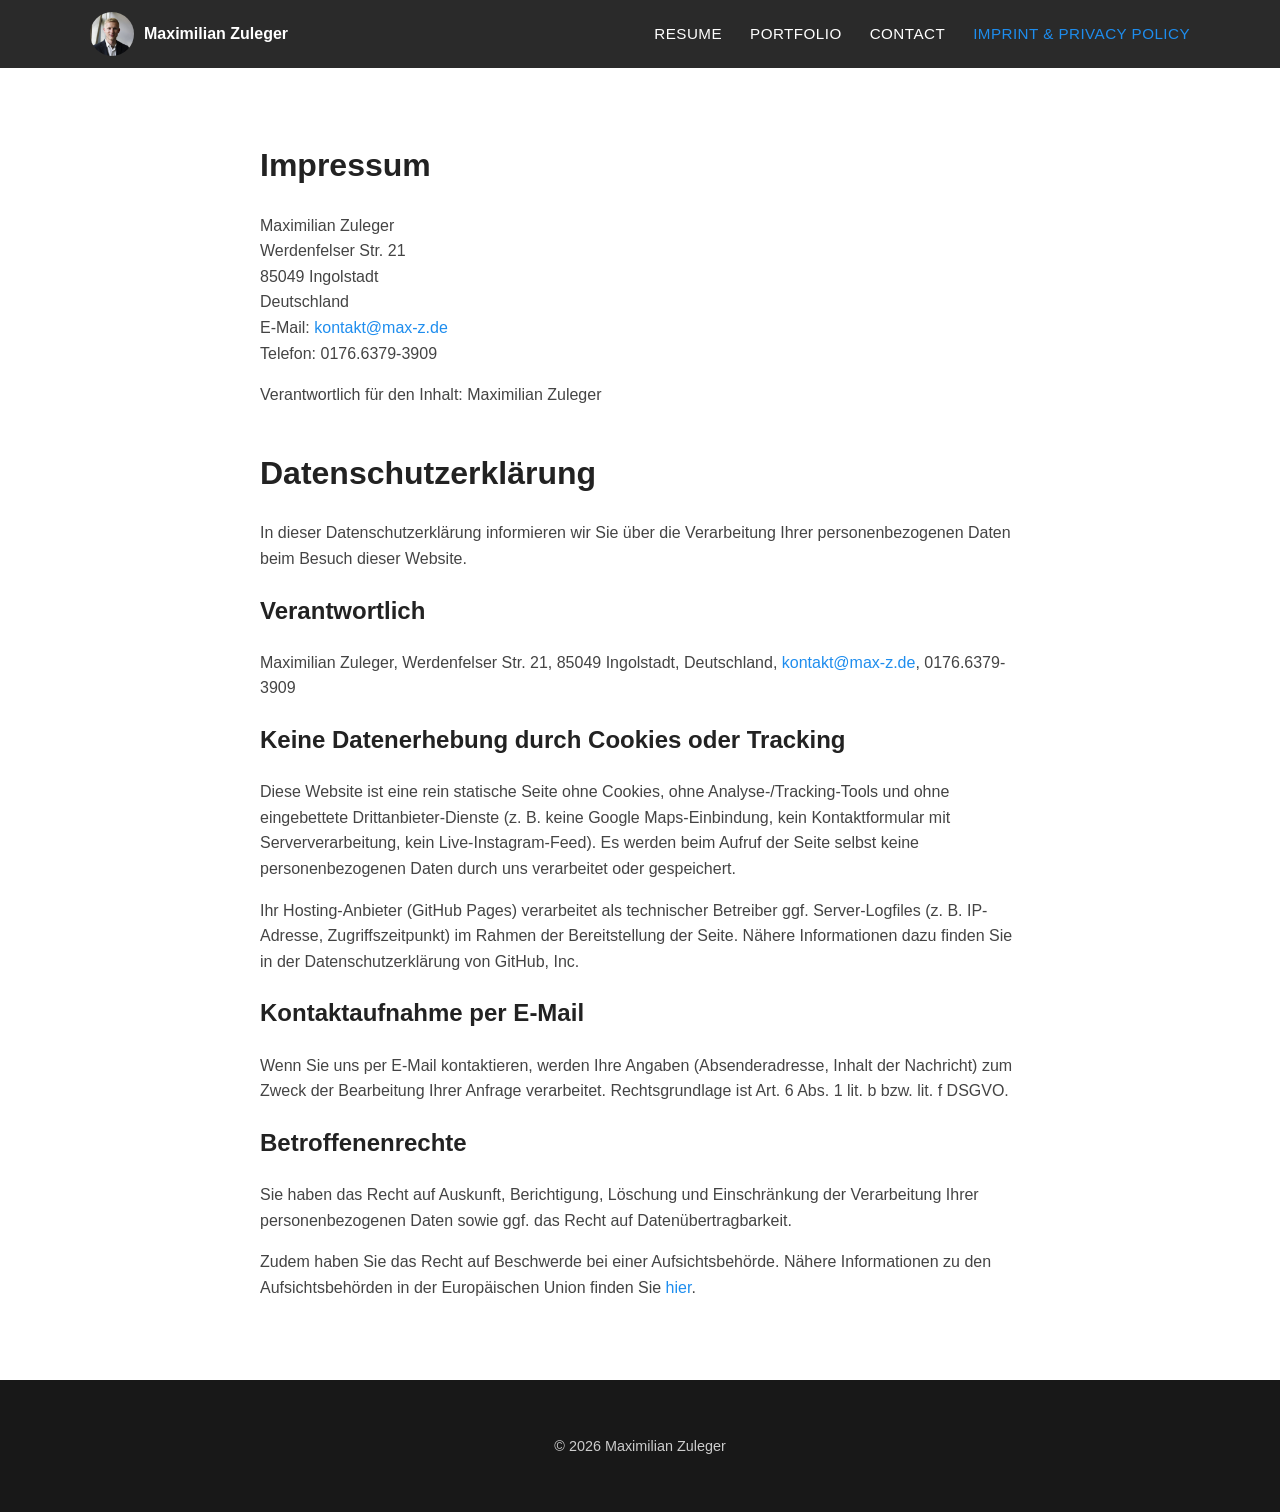
==== impressum.html @ 54914972 "Initial static site: index, impressum, assets, vanilla JS animations" ====
<!DOCTYPE html>
<html lang="de">
<head>
<meta charset="UTF-8">
<meta name="viewport" content="width=device-width, initial-scale=1">
<title>Impressum &amp; Datenschutz | Maxi Zuleger</title>
<meta name="robots" content="noindex">
<link rel="stylesheet" href="assets/fonts/fontawesome/svg-with-js.css">
<link rel="stylesheet" href="assets/css/main.css">
</head>
<body>

<header class="site-header">
  <div class="container">
    <a href="index.html" class="brand">
      <img src="assets/img/maxi2q-1-300x300.jpg" alt="Maximilian Zuleger">
      <span>Maximilian Zuleger</span>
    </a>
    <nav>
      <ul class="main-nav">
        <li><a href="index.html#resume">Resume</a></li>
        <li><a href="index.html#portfolio">Portfolio</a></li>
        <li><a href="index.html#contact">Contact</a></li>
        <li><a href="impressum.html" class="active">Imprint &amp; Privacy Policy</a></li>
      </ul>
    </nav>
  </div>
</header>

<main class="legal-page">
  <h1>Impressum</h1>
  <p>
    Maximilian Zuleger<br>
    Werdenfelser Str. 21<br>
    85049 Ingolstadt<br>
    Deutschland<br>
    E-Mail: <a href="mailto:kontakt@max-z.de">kontakt@max-z.de</a><br>
    Telefon: 0176.6379-3909
  </p>
  <p>Verantwortlich für den Inhalt: Maximilian Zuleger</p>

  <h1>Datenschutzerklärung</h1>
  <p>In dieser Datenschutzerklärung informieren wir Sie über die Verarbeitung Ihrer personenbezogenen Daten beim Besuch dieser Website.</p>

  <h2>Verantwortlich</h2>
  <p>Maximilian Zuleger, Werdenfelser Str. 21, 85049 Ingolstadt, Deutschland, <a href="mailto:kontakt@max-z.de">kontakt@max-z.de</a>, 0176.6379-3909</p>

  <h2>Keine Datenerhebung durch Cookies oder Tracking</h2>
  <p>Diese Website ist eine rein statische Seite ohne Cookies, ohne Analyse-/Tracking-Tools und ohne eingebettete Drittanbieter-Dienste (z.&nbsp;B. keine Google Maps-Einbindung, kein Kontaktformular mit Serververarbeitung, kein Live-Instagram-Feed). Es werden beim Aufruf der Seite selbst keine personenbezogenen Daten durch uns verarbeitet oder gespeichert.</p>
  <p>Ihr Hosting-Anbieter (GitHub Pages) verarbeitet als technischer Betreiber ggf. Server-Logfiles (z.&nbsp;B. IP-Adresse, Zugriffszeitpunkt) im Rahmen der Bereitstellung der Seite. Nähere Informationen dazu finden Sie in der Datenschutzerklärung von GitHub, Inc.</p>

  <h2>Kontaktaufnahme per E-Mail</h2>
  <p>Wenn Sie uns per E-Mail kontaktieren, werden Ihre Angaben (Absenderadresse, Inhalt der Nachricht) zum Zweck der Bearbeitung Ihrer Anfrage verarbeitet. Rechtsgrundlage ist Art.&nbsp;6 Abs.&nbsp;1 lit.&nbsp;b bzw. lit.&nbsp;f DSGVO.</p>

  <h2>Betroffenenrechte</h2>
  <p>Sie haben das Recht auf Auskunft, Berichtigung, Löschung und Einschränkung der Verarbeitung Ihrer personenbezogenen Daten sowie ggf. das Recht auf Datenübertragbarkeit.</p>
  <p>Zudem haben Sie das Recht auf Beschwerde bei einer Aufsichtsbehörde. Nähere Informationen zu den Aufsichtsbehörden in der Europäischen Union finden Sie <a target="_blank" rel="noopener" href="https://ec.europa.eu/justice/article-29/structure/data-protection-authorities/index_en.htm">hier</a>.</p>
</main>

<footer class="site-footer">
  <div class="container">
    <p>&copy; <span id="year"></span> Maximilian Zuleger</p>
  </div>
</footer>

<script>document.getElementById('year').textContent = new Date().getFullYear();</script>
</body>
</html>
---- assets/fonts/fontawesome/svg-with-js.css ----
/*!
 * Font Awesome Free 5.15.4 by @fontawesome - https://fontawesome.com
 * License - https://fontawesome.com/license/free (Icons: CC BY 4.0, Fonts: SIL OFL 1.1, Code: MIT License)
 */
.svg-inline--fa,svg:not(:root).svg-inline--fa{overflow:visible}.svg-inline--fa{display:inline-block;font-size:inherit;height:1em;vertical-align:-.125em}.svg-inline--fa.fa-lg{vertical-align:-.225em}.svg-inline--fa.fa-w-1{width:.0625em}.svg-inline--fa.fa-w-2{width:.125em}.svg-inline--fa.fa-w-3{width:.1875em}.svg-inline--fa.fa-w-4{width:.25em}.svg-inline--fa.fa-w-5{width:.3125em}.svg-inline--fa.fa-w-6{width:.375em}.svg-inline--fa.fa-w-7{width:.4375em}.svg-inline--fa.fa-w-8{width:.5em}.svg-inline--fa.fa-w-9{width:.5625em}.svg-inline--fa.fa-w-10{width:.625em}.svg-inline--fa.fa-w-11{width:.6875em}.svg-inline--fa.fa-w-12{width:.75em}.svg-inline--fa.fa-w-13{width:.8125em}.svg-inline--fa.fa-w-14{width:.875em}.svg-inline--fa.fa-w-15{width:.9375em}.svg-inline--fa.fa-w-16{width:1em}.svg-inline--fa.fa-w-17{width:1.0625em}.svg-inline--fa.fa-w-18{width:1.125em}.svg-inline--fa.fa-w-19{width:1.1875em}.svg-inline--fa.fa-w-20{width:1.25em}.svg-inline--fa.fa-pull-left{margin-right:.3em;width:auto}.svg-inline--fa.fa-pull-right{margin-left:.3em;width:auto}.svg-inline--fa.fa-border{height:1.5em}.svg-inline--fa.fa-li{width:2em}.svg-inline--fa.fa-fw{width:1.25em}.fa-layers svg.svg-inline--fa{bottom:0;left:0;margin:auto;position:absolute;right:0;top:0}.fa-layers{display:inline-block;height:1em;position:relative;text-align:center;vertical-align:-.125em;width:1em}.fa-layers svg.svg-inline--fa{-webkit-transform-origin:center center;transform-origin:center center}.fa-layers-counter,.fa-layers-text{display:inline-block;position:absolute;text-align:center}.fa-layers-text{left:50%;top:50%;-webkit-transform:translate(-50%,-50%);transform:translate(-50%,-50%);-webkit-transform-origin:center center;transform-origin:center center}.fa-layers-counter{background-color:#ff253a;border-radius:1em;-webkit-box-sizing:border-box;box-sizing:border-box;color:#fff;height:1.5em;line-height:1;max-width:5em;min-width:1.5em;overflow:hidden;padding:.25em;right:0;text-overflow:ellipsis;top:0;-webkit-transform:scale(.25);transform:scale(.25);-webkit-transform-origin:top right;transform-origin:top right}.fa-layers-bottom-right{bottom:0;right:0;top:auto;-webkit-transform:scale(.25);transform:scale(.25);-webkit-transform-origin:bottom right;transform-origin:bottom right}.fa-layers-bottom-left{bottom:0;left:0;right:auto;top:auto;-webkit-transform:scale(.25);transform:scale(.25);-webkit-transform-origin:bottom left;transform-origin:bottom left}.fa-layers-top-right{right:0;top:0;-webkit-transform:scale(.25);transform:scale(.25);-webkit-transform-origin:top right;transform-origin:top right}.fa-layers-top-left{left:0;right:auto;top:0;-webkit-transform:scale(.25);transform:scale(.25);-webkit-transform-origin:top left;transform-origin:top left}.fa-lg{font-size:1.33333em;line-height:.75em;vertical-align:-.0667em}.fa-xs{font-size:.75em}.fa-sm{font-size:.875em}.fa-1x{font-size:1em}.fa-2x{font-size:2em}.fa-3x{font-size:3em}.fa-4x{font-size:4em}.fa-5x{font-size:5em}.fa-6x{font-size:6em}.fa-7x{font-size:7em}.fa-8x{font-size:8em}.fa-9x{font-size:9em}.fa-10x{font-size:10em}.fa-fw{text-align:center;width:1.25em}.fa-ul{list-style-type:none;margin-left:2.5em;padding-left:0}.fa-ul>li{position:relative}.fa-li{left:-2em;position:absolute;text-align:center;width:2em;line-height:inherit}.fa-border{border:.08em solid #eee;border-radius:.1em;padding:.2em .25em .15em}.fa-pull-left{float:left}.fa-pull-right{float:right}.fa.fa-pull-left,.fab.fa-pull-left,.fal.fa-pull-left,.far.fa-pull-left,.fas.fa-pull-left{margin-right:.3em}.fa.fa-pull-right,.fab.fa-pull-right,.fal.fa-pull-right,.far.fa-pull-right,.fas.fa-pull-right{margin-left:.3em}.fa-spin{-webkit-animation:fa-spin 2s linear infinite;animation:fa-spin 2s linear infinite}.fa-pulse{-webkit-animation:fa-spin 1s steps(8) infinite;animation:fa-spin 1s steps(8) infinite}@-webkit-keyframes fa-spin{0%{-webkit-transform:rotate(0deg);transform:rotate(0deg)}to{-webkit-transform:rotate(1turn);transform:rotate(1turn)}}@keyframes fa-spin{0%{-webkit-transform:rotate(0deg);transform:rotate(0deg)}to{-webkit-transform:rotate(1turn);transform:rotate(1turn)}}.fa-rotate-90{-ms-filter:"progid:DXImageTransform.Microsoft.BasicImage(rotation=1)";-webkit-transform:rotate(90deg);transform:rotate(90deg)}.fa-rotate-180{-ms-filter:"progid:DXImageTransform.Microsoft.BasicImage(rotation=2)";-webkit-transform:rotate(180deg);transform:rotate(180deg)}.fa-rotate-270{-ms-filter:"progid:DXImageTransform.Microsoft.BasicImage(rotation=3)";-webkit-transform:rotate(270deg);transform:rotate(270deg)}.fa-flip-horizontal{-ms-filter:"progid:DXImageTransform.Microsoft.BasicImage(rotation=0, mirror=1)";-webkit-transform:scaleX(-1);transform:scaleX(-1)}.fa-flip-vertical{-webkit-transform:scaleY(-1);transform:scaleY(-1)}.fa-flip-both,.fa-flip-horizontal.fa-flip-vertical,.fa-flip-vertical{-ms-filter:"progid:DXImageTransform.Microsoft.BasicImage(rotation=2, mirror=1)"}.fa-flip-both,.fa-flip-horizontal.fa-flip-vertical{-webkit-transform:scale(-1);transform:scale(-1)}:root .fa-flip-both,:root .fa-flip-horizontal,:root .fa-flip-vertical,:root .fa-rotate-90,:root .fa-rotate-180,:root .fa-rotate-270{-webkit-filter:none;filter:none}.fa-stack{display:inline-block;height:2em;position:relative;width:2.5em}.fa-stack-1x,.fa-stack-2x{bottom:0;left:0;margin:auto;position:absolute;right:0;top:0}.svg-inline--fa.fa-stack-1x{height:1em;width:1.25em}.svg-inline--fa.fa-stack-2x{height:2em;width:2.5em}.fa-inverse{color:#fff}.sr-only{border:0;clip:rect(0,0,0,0);height:1px;margin:-1px;overflow:hidden;padding:0;position:absolute;width:1px}.sr-only-focusable:active,.sr-only-focusable:focus{clip:auto;height:auto;margin:0;overflow:visible;position:static;width:auto}.svg-inline--fa .fa-primary{fill:var(--fa-primary-color,currentColor);opacity:1;opacity:var(--fa-primary-opacity,1)}.svg-inline--fa .fa-secondary{fill:var(--fa-secondary-color,currentColor)}.svg-inline--fa .fa-secondary,.svg-inline--fa.fa-swap-opacity .fa-primary{opacity:.4;opacity:var(--fa-secondary-opacity,.4)}.svg-inline--fa.fa-swap-opacity .fa-secondary{opacity:1;opacity:var(--fa-primary-opacity,1)}.svg-inline--fa mask .fa-primary,.svg-inline--fa mask .fa-secondary{fill:#000}.fad.fa-inverse{color:#fff}
---- assets/css/main.css ----
/* =========================================================
   max-z.de – statische Version
   Konsolidiertes Stylesheet (ersetzt Bootstrap/Theme-Bundle)
   ========================================================= */

:root {
  --color-primary: #1E8DEE;
  --color-primary-dark: #0F73CA;
  --color-dark-bg: #181818;
  --color-dark-bg-2: #222;
  --color-light-bg: #fff;
  --color-text: #444;
  --color-text-muted: #888;
  --font-base: "Open Sans", "Helvetica Neue", Arial, sans-serif;
  --max-width: 1140px;
}

* { box-sizing: border-box; }

html {
  scroll-behavior: smooth;
}

body {
  margin: 0;
  font-family: var(--font-base);
  color: var(--color-text);
  line-height: 1.6;
  background: #fff;
}

img { max-width: 100%; height: auto; }

a { color: var(--color-primary); text-decoration: none; }
a:hover { color: var(--color-primary-dark); }

.container {
  max-width: var(--max-width);
  margin: 0 auto;
  padding: 0 20px;
}

.container-slim {
  max-width: 900px;
  margin: 0 auto;
  padding: 0 20px;
}

section { position: relative; }

.section {
  padding: 90px 0;
}

.bg-light { background: #f7f7f7; }
.bg-dark  { background: var(--color-dark-bg); color: #eee; }
.bg-dark h1, .bg-dark h2, .bg-dark h3, .bg-dark h4, .bg-dark h5, .bg-dark h6 { color: #fff; }
.bg-dark a { color: var(--color-primary); }

.text-center { text-align: center; }
.text-muted { color: var(--color-text-muted); }

.mb-0 { margin-bottom: 0; }
.mb-2 { margin-bottom: .5rem; }
.mb-4 { margin-bottom: 1rem; }
.mb-5 { margin-bottom: 1.5rem; }
.lead { font-size: 1.15rem; }

h1, h2, h3, h4, h5, h6 {
  font-weight: 700;
  color: #222;
}

/* ---------- Header / Navigation ---------- */
.site-header {
  position: fixed;
  top: 0; left: 0; right: 0;
  z-index: 1000;
  background: rgba(24,24,24,0.92);
  backdrop-filter: blur(4px);
}

.site-header .container {
  display: flex;
  align-items: center;
  justify-content: space-between;
  padding-top: 12px;
  padding-bottom: 12px;
}

.site-header .brand {
  display: flex;
  align-items: center;
  gap: 10px;
  color: #fff;
  font-weight: 600;
}

.site-header .brand img {
  width: 44px;
  height: 44px;
  border-radius: 50%;
  object-fit: cover;
}

/* Burger button */
.burger {
  display: flex;
  flex-direction: column;
  justify-content: center;
  gap: 5px;
  width: 32px;
  height: 26px;
  background: none;
  border: none;
  cursor: pointer;
  padding: 0;
  z-index: 1100;
}

.burger span {
  display: block;
  height: 2px;
  width: 100%;
  background: #fff;
  border-radius: 2px;
  transition: transform .3s ease, opacity .3s ease;
}

.burger.is-active span:nth-child(1) {
  transform: translateY(7px) rotate(45deg);
}
.burger.is-active span:nth-child(2) {
  opacity: 0;
}
.burger.is-active span:nth-child(3) {
  transform: translateY(-7px) rotate(-45deg);
}

.main-nav {
  display: flex;
  gap: 28px;
  list-style: none;
  margin: 0;
  padding: 0;
}

.main-nav a {
  color: #fff;
  font-size: .95rem;
  letter-spacing: .03em;
  text-transform: uppercase;
  padding: 6px 0;
  position: relative;
}

.main-nav a.active,
.main-nav a:hover {
  color: var(--color-primary);
}

@media (max-width: 860px) {
  .main-nav {
    position: fixed;
    top: 0; right: 0;
    height: 100vh;
    width: min(78vw, 320px);
    background: #111;
    flex-direction: column;
    justify-content: center;
    align-items: flex-start;
    padding: 40px;
    gap: 26px;
    transform: translateX(100%);
    transition: transform .35s ease;
    box-shadow: -10px 0 30px rgba(0,0,0,.4);
  }
  .main-nav.is-open {
    transform: translateX(0);
  }
}

/* ---------- Hero ---------- */
.hero {
  min-height: 100vh;
  display: flex;
  align-items: center;
  justify-content: center;
  text-align: center;
  color: #fff;
  background-size: cover;
  background-position: center;
  background-attachment: fixed;
  position: relative;
}

.hero::before {
  content: "";
  position: absolute;
  inset: 0;
  background: rgba(10,10,10,.55);
}

.hero-content {
  position: relative;
  z-index: 2;
  padding: 0 20px;
}

.hero h1 {
  font-size: clamp(1.5rem, 3.2vw, 2.4rem);
  font-weight: 400;
  color: #fff;
}

.hero h1 strong { font-weight: 700; }

.typing::after {
  content: "|";
  animation: blink 1s step-start infinite;
}

.btn-go {
  display: inline-flex;
  margin-left: 16px;
  color: #fff;
  font-size: 1.4rem;
  animation: bounceDown 2s infinite;
}

/* ---------- Buttons ---------- */
.btn {
  display: inline-flex;
  align-items: center;
  gap: 8px;
  padding: 12px 26px;
  border-radius: 30px;
  border: none;
  cursor: pointer;
  font-size: .95rem;
  font-weight: 600;
  transition: background .2s ease, transform .2s ease;
}

.btn-primary {
  background: var(--color-primary);
  color: #fff;
}
.btn-primary:hover { background: var(--color-primary-dark); color: #fff; transform: translateY(-2px); }

.btn-outline {
  background: transparent;
  color: #fff;
  border: 1px solid rgba(255,255,255,.6);
}
.btn-outline:hover { background: rgba(255,255,255,.12); color: #fff; }

.btn-row {
  display: flex;
  gap: 14px;
  justify-content: center;
  flex-wrap: wrap;
  margin-top: 24px;
}

/* ---------- Section header ---------- */
.section-header {
  text-align: center;
  margin-bottom: 50px;
}

.section-header .eyebrow {
  display: inline-flex;
  align-items: center;
  gap: 10px;
  color: var(--color-text-muted);
  font-size: .85rem;
  text-transform: uppercase;
  letter-spacing: .08em;
}

.section-header .eyebrow::before,
.section-header .eyebrow::after {
  content: "";
  width: 40px;
  height: 1px;
  background: #ccc;
}

.section-header h4 {
  margin: 10px 0 0;
  font-size: 1.5rem;
}

/* ---------- Resume ---------- */
.resume-box {
  margin-bottom: 60px;
  position: relative;
}

.resume-box .row {
  display: flex;
  flex-wrap: wrap;
  gap: 40px;
  align-items: center;
}

.resume-box .col { flex: 1 1 320px; }

.resume-box .image {
  position: absolute;
  width: 70px;
  opacity: .9;
  pointer-events: none;
}
.resume-box .image.left { left: -40px; top: -20px; }
.resume-box .image.right { right: -40px; top: -20px; }

@media (max-width: 700px) {
  .resume-box .image { display: none; }
}

/* Progress bars */
.progress {
  background: #eee;
  border-radius: 20px;
  height: 8px;
  overflow: hidden;
  margin-bottom: 6px;
}
.progress-bar {
  height: 100%;
  background: var(--color-primary);
  border-radius: 20px;
  width: 0;
  transition: width 1.2s ease;
}
.progress-bar.in-view { /* width set inline via data-percent */ }

/* Timeline */
.timeline {
  position: relative;
  padding-left: 30px;
  border-left: 2px solid #e2e2e2;
}

.timeline-event {
  position: relative;
  padding: 0 0 40px 30px;
}

.timeline-event-point {
  position: absolute;
  left: -37px;
  top: 4px;
  width: 12px;
  height: 12px;
  border-radius: 50%;
  background: var(--color-primary);
}

.timeline-event-date {
  color: var(--color-text-muted);
  font-size: .85rem;
  margin-bottom: 6px;
}

.timeline-event-title {
  margin: 4px 0 2px;
  font-size: 1.05rem;
}

.timeline-event-content img {
  max-width: 90px;
  margin-bottom: 8px;
}

/* Circle charts (languages) */
.chart-grid {
  display: flex;
  gap: 40px;
  justify-content: center;
  flex-wrap: wrap;
}

.single-chart { text-align: center; }

.single-chart svg { width: 130px; height: 130px; }

.chart-circle-bg {
  fill: none;
  stroke: #eee;
  stroke-width: 8;
}
.chart-circle-value {
  fill: none;
  stroke: var(--color-primary);
  stroke-width: 8;
  stroke-linecap: round;
  transform: rotate(-90deg);
  transform-origin: 50% 50%;
  transition: stroke-dashoffset 1.4s ease;
}

.chart-content-text {
  font-size: 1.4rem;
  font-weight: 700;
  fill: #222;
}

/* ---------- Skills / Portfolio ---------- */
.skills-grid,
.instagram-grid {
  display: grid;
  grid-template-columns: repeat(auto-fill, minmax(220px, 1fr));
  gap: 18px;
  margin-top: 20px;
}

.skill-tile,
.insta-tile {
  position: relative;
  border-radius: 6px;
  overflow: hidden;
  cursor: pointer;
  aspect-ratio: 1 / 1;
  background: #ddd;
}

.skill-tile img,
.insta-tile img {
  width: 100%;
  height: 100%;
  object-fit: cover;
  display: block;
  transition: transform .4s ease;
}

.skill-tile:hover img,
.insta-tile:hover img {
  transform: scale(1.08);
}

.skill-tile .tile-caption {
  position: absolute;
  inset: auto 0 0 0;
  padding: 10px 12px;
  background: linear-gradient(transparent, rgba(0,0,0,.75));
  color: #fff;
  font-size: .9rem;
  font-weight: 600;
}

.insta-tile a.insta-link {
  position: absolute;
  top: 8px;
  right: 8px;
  color: #fff;
  background: rgba(0,0,0,.4);
  border-radius: 50%;
  width: 30px;
  height: 30px;
  display: flex;
  align-items: center;
  justify-content: center;
}

/* ---------- Popup / Modal ---------- */
.popup-overlay {
  position: fixed;
  inset: 0;
  background: rgba(0,0,0,.7);
  display: none;
  align-items: center;
  justify-content: center;
  z-index: 2000;
  padding: 20px;
}
.popup-overlay.is-open { display: flex; }

.popup-box {
  background: #fff;
  max-width: 640px;
  width: 100%;
  max-height: 85vh;
  overflow-y: auto;
  border-radius: 6px;
  padding: 30px;
  position: relative;
  transform: scale(.9);
  opacity: 0;
  transition: transform .3s ease, opacity .3s ease;
}
.popup-overlay.is-open .popup-box {
  transform: scale(1);
  opacity: 1;
}

.popup-close {
  position: absolute;
  top: 12px;
  right: 16px;
  font-size: 1.4rem;
  background: none;
  border: none;
  cursor: pointer;
  color: #888;
}

.popup-box img { border-radius: 4px; margin-bottom: 16px; }

/* ---------- Quote ---------- */
.quote-section {
  text-align: center;
  padding: 60px 20px;
}
.quote-section h3 {
  font-size: clamp(1.2rem, 2.4vw, 1.8rem);
  font-style: italic;
  font-weight: 400;
  max-width: 760px;
  margin: 0 auto;
}

/* ---------- Contact ---------- */
.contact-map {
  width: 100%;
  border-radius: 6px;
  margin-bottom: 30px;
}

.contact-info {
  display: flex;
  flex-wrap: wrap;
  gap: 40px;
  justify-content: center;
  text-align: center;
}

.contact-info address {
  font-style: normal;
}

.social-icons {
  display: flex;
  gap: 16px;
  justify-content: center;
  margin-top: 20px;
}
.social-icons a {
  width: 42px;
  height: 42px;
  border-radius: 50%;
  border: 1px solid rgba(255,255,255,.4);
  display: flex;
  align-items: center;
  justify-content: center;
  color: #fff;
}
.social-icons a:hover {
  background: var(--color-primary);
  border-color: var(--color-primary);
}

/* ---------- Footer ---------- */
.site-footer {
  background: var(--color-dark-bg);
  color: #ccc;
  padding: 40px 0;
  text-align: center;
  font-size: .9rem;
}
.site-footer a { color: #ccc; }
.site-footer .social-icons { margin-bottom: 16px; }

/* ---------- Utility: scroll reveal ---------- */
.reveal {
  opacity: 0;
  will-change: transform, opacity;
}
.reveal.in-view {
  animation-duration: .9s;
  animation-fill-mode: both;
}

/* ---------- Impressum page ---------- */
.legal-page {
  max-width: 800px;
  margin: 140px auto 80px;
  padding: 0 20px;
}
.legal-page h1 { margin-top: 40px; }
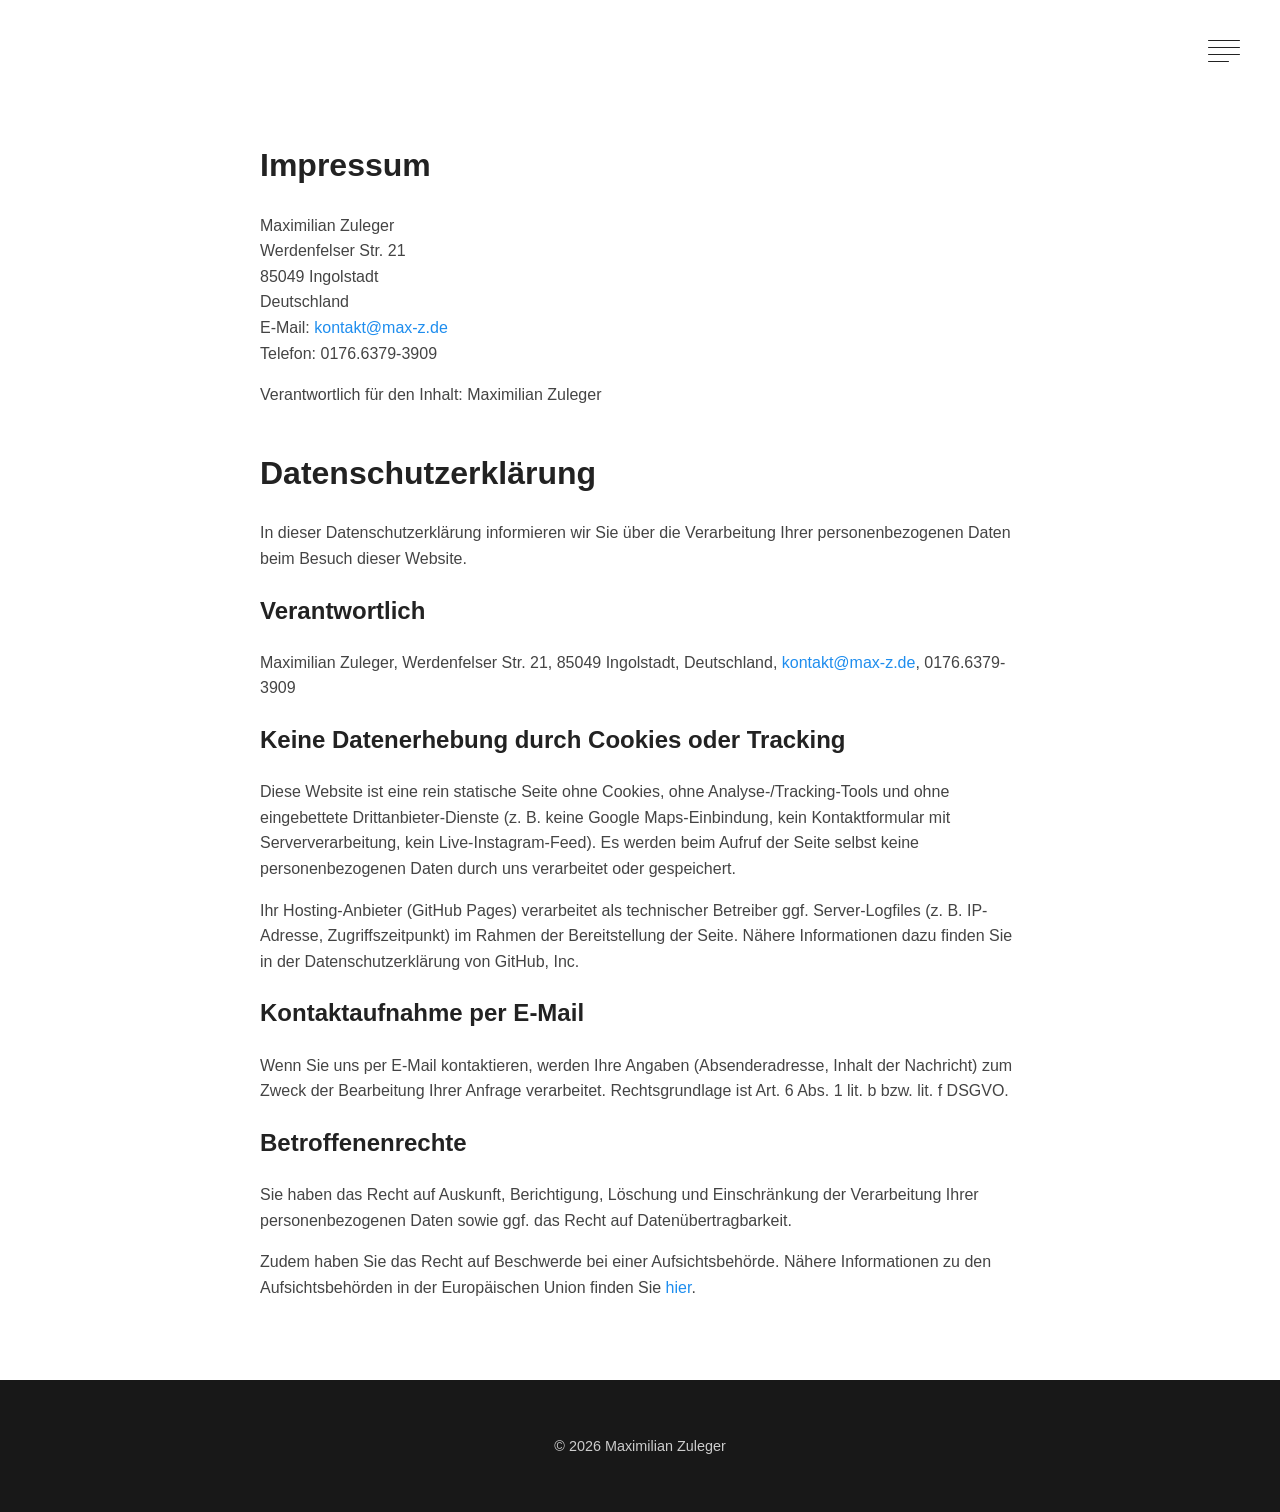
==== commit 0cf822ab: "Fix: bounceInLeft opacity bug, rebuild navigation as fullscreen panel (matches original), fix burger" ====
--- a/impressum.html
+++ b/impressum.html
@@ -8,24 +8,23 @@
 <link rel="stylesheet" href="assets/fonts/fontawesome/svg-with-js.css">
 <link rel="stylesheet" href="assets/css/main.css">
 </head>
-<body>
+<body class="is-legal">
 
-<header class="site-header">
-  <div class="container">
-    <a href="index.html" class="brand">
-      <img src="assets/img/maxi2q-1-300x300.jpg" alt="Maximilian Zuleger">
-      <span>Maximilian Zuleger</span>
-    </a>
-    <nav>
-      <ul class="main-nav">
-        <li><a href="index.html#resume">Resume</a></li>
-        <li><a href="index.html#portfolio">Portfolio</a></li>
-        <li><a href="index.html#contact">Contact</a></li>
-        <li><a href="impressum.html" class="active">Imprint &amp; Privacy Policy</a></li>
-      </ul>
-    </nav>
+<button type="button" class="burger" id="nav-toggle" aria-label="Menü öffnen" aria-expanded="false">
+  <span></span><span></span><span></span><span></span>
+</button>
+
+<nav id="site-nav" class="nav-panel">
+  <div class="nav-panel-inner">
+    <ul class="main-nav">
+      <li><a href="index.html" class="brand-link">Maximilian Zuleger</a></li>
+      <li><a href="index.html#resume">Resume</a></li>
+      <li><a href="index.html#portfolio">Portfolio</a></li>
+      <li><a href="index.html#contact">Contact</a></li>
+      <li><a href="impressum.html" class="active">Imprint &amp; Privacy Policy</a></li>
+    </ul>
   </div>
-</header>
+</nav>
 
 <main class="legal-page">
   <h1>Impressum</h1>
--- a/assets/css/main.css
+++ b/assets/css/main.css
@@ -71,113 +71,131 @@
   color: #222;
 }
 
-/* ---------- Header / Navigation ---------- */
-.site-header {
+/* ---------- Navigation (Vollbild-Panel wie im Original) ---------- */
+.burger {
   position: fixed;
-  top: 0; left: 0; right: 0;
-  z-index: 1000;
-  background: rgba(24,24,24,0.92);
-  backdrop-filter: blur(4px);
-}
-
-.site-header .container {
-  display: flex;
-  align-items: center;
-  justify-content: space-between;
-  padding-top: 12px;
-  padding-bottom: 12px;
-}
-
-.site-header .brand {
-  display: flex;
-  align-items: center;
-  gap: 10px;
-  color: #fff;
-  font-weight: 600;
-}
-
-.site-header .brand img {
-  width: 44px;
-  height: 44px;
-  border-radius: 50%;
-  object-fit: cover;
-}
-
-/* Burger button */
-.burger {
+  top: 50px;
+  right: 50px;
+  z-index: 1100;
   display: flex;
   flex-direction: column;
   justify-content: center;
-  gap: 5px;
+  gap: 6px;
   width: 32px;
-  height: 26px;
+  height: 22px;
   background: none;
   border: none;
   cursor: pointer;
   padding: 0;
-  z-index: 1100;
+}
+
+@media (max-width: 1500px) {
+  .burger { top: 40px; right: 40px; }
+}
+@media (max-width: 767px) {
+  .burger { top: 30px; right: 30px; }
+}
+@media (max-width: 360px) {
+  .burger { top: 20px; right: 20px; }
 }
 
 .burger span {
   display: block;
-  height: 2px;
+  height: 3px;
   width: 100%;
   background: #fff;
   border-radius: 2px;
-  transition: transform .3s ease, opacity .3s ease;
-}
-
-.burger.is-active span:nth-child(1) {
-  transform: translateY(7px) rotate(45deg);
+  transition: transform .3s ease, opacity .3s ease, width .25s ease;
+}
+
+.burger span:nth-child(4) { width: 65%; align-self: flex-start; }
+.burger:hover span:nth-child(4) { width: 100%; }
+
+.burger.is-active span:nth-child(1),
+.burger.is-active span:nth-child(4) {
+  transform: scale(0, 0);
+  opacity: 0;
 }
 .burger.is-active span:nth-child(2) {
+  transform: translateY(9px) rotate(45deg);
+}
+.burger.is-active span:nth-child(3) {
+  transform: translateY(6px) rotate(-45deg);
+}
+
+/* Über hellem Hintergrund (Resume/Portfolio-Section) dunkle Balken zeigen,
+   solange das Panel geschlossen ist */
+body:not(.nav-open) .burger.on-light span,
+body.is-legal:not(.nav-open) .burger span {
+  background: #222;
+}
+
+.nav-panel {
+  position: fixed;
+  inset: 0;
+  z-index: 1050;
+  visibility: hidden;
   opacity: 0;
-}
-.burger.is-active span:nth-child(3) {
-  transform: translateY(-7px) rotate(-45deg);
+  transition: opacity .4s ease, visibility 0s linear .4s;
+  background: rgba(15,15,15,.97);
+  display: flex;
+  align-items: center;
+  justify-content: center;
+}
+
+body.nav-open .nav-panel {
+  visibility: visible;
+  opacity: 1;
+  transition: opacity .4s ease;
+}
+
+.nav-panel-inner {
+  text-align: center;
 }
 
 .main-nav {
-  display: flex;
-  gap: 28px;
   list-style: none;
   margin: 0;
   padding: 0;
-}
-
-.main-nav a {
-  color: #fff;
-  font-size: .95rem;
+  display: flex;
+  flex-direction: column;
+  gap: 22px;
+}
+
+.main-nav li a {
+  color: #fff;
+  font-size: 1.6rem;
+  font-weight: 300;
   letter-spacing: .03em;
+  opacity: .8;
+  transition: opacity .2s ease, color .2s ease;
+}
+
+.main-nav li a.brand-link {
+  font-weight: 700;
+  font-size: 1.3rem;
   text-transform: uppercase;
-  padding: 6px 0;
-  position: relative;
-}
-
-.main-nav a.active,
-.main-nav a:hover {
+  letter-spacing: .08em;
   color: var(--color-primary);
-}
-
-@media (max-width: 860px) {
-  .main-nav {
-    position: fixed;
-    top: 0; right: 0;
-    height: 100vh;
-    width: min(78vw, 320px);
-    background: #111;
-    flex-direction: column;
-    justify-content: center;
-    align-items: flex-start;
-    padding: 40px;
-    gap: 26px;
-    transform: translateX(100%);
-    transition: transform .35s ease;
-    box-shadow: -10px 0 30px rgba(0,0,0,.4);
-  }
-  .main-nav.is-open {
-    transform: translateX(0);
-  }
+  opacity: 1;
+  margin-bottom: 6px;
+  display: inline-block;
+}
+
+.main-nav li a:hover,
+.main-nav li a.active {
+  opacity: 1;
+  color: var(--color-primary);
+}
+
+body.nav-open,
+body.nav-open .hero {
+  overflow: hidden;
+}
+
+/* Damit fixe Anker-Sprünge nicht unter dem Burger-Button verschwinden */
+section[id] {
+  scroll-margin-top: 20px;
 }
 
 /* ---------- Hero ---------- */
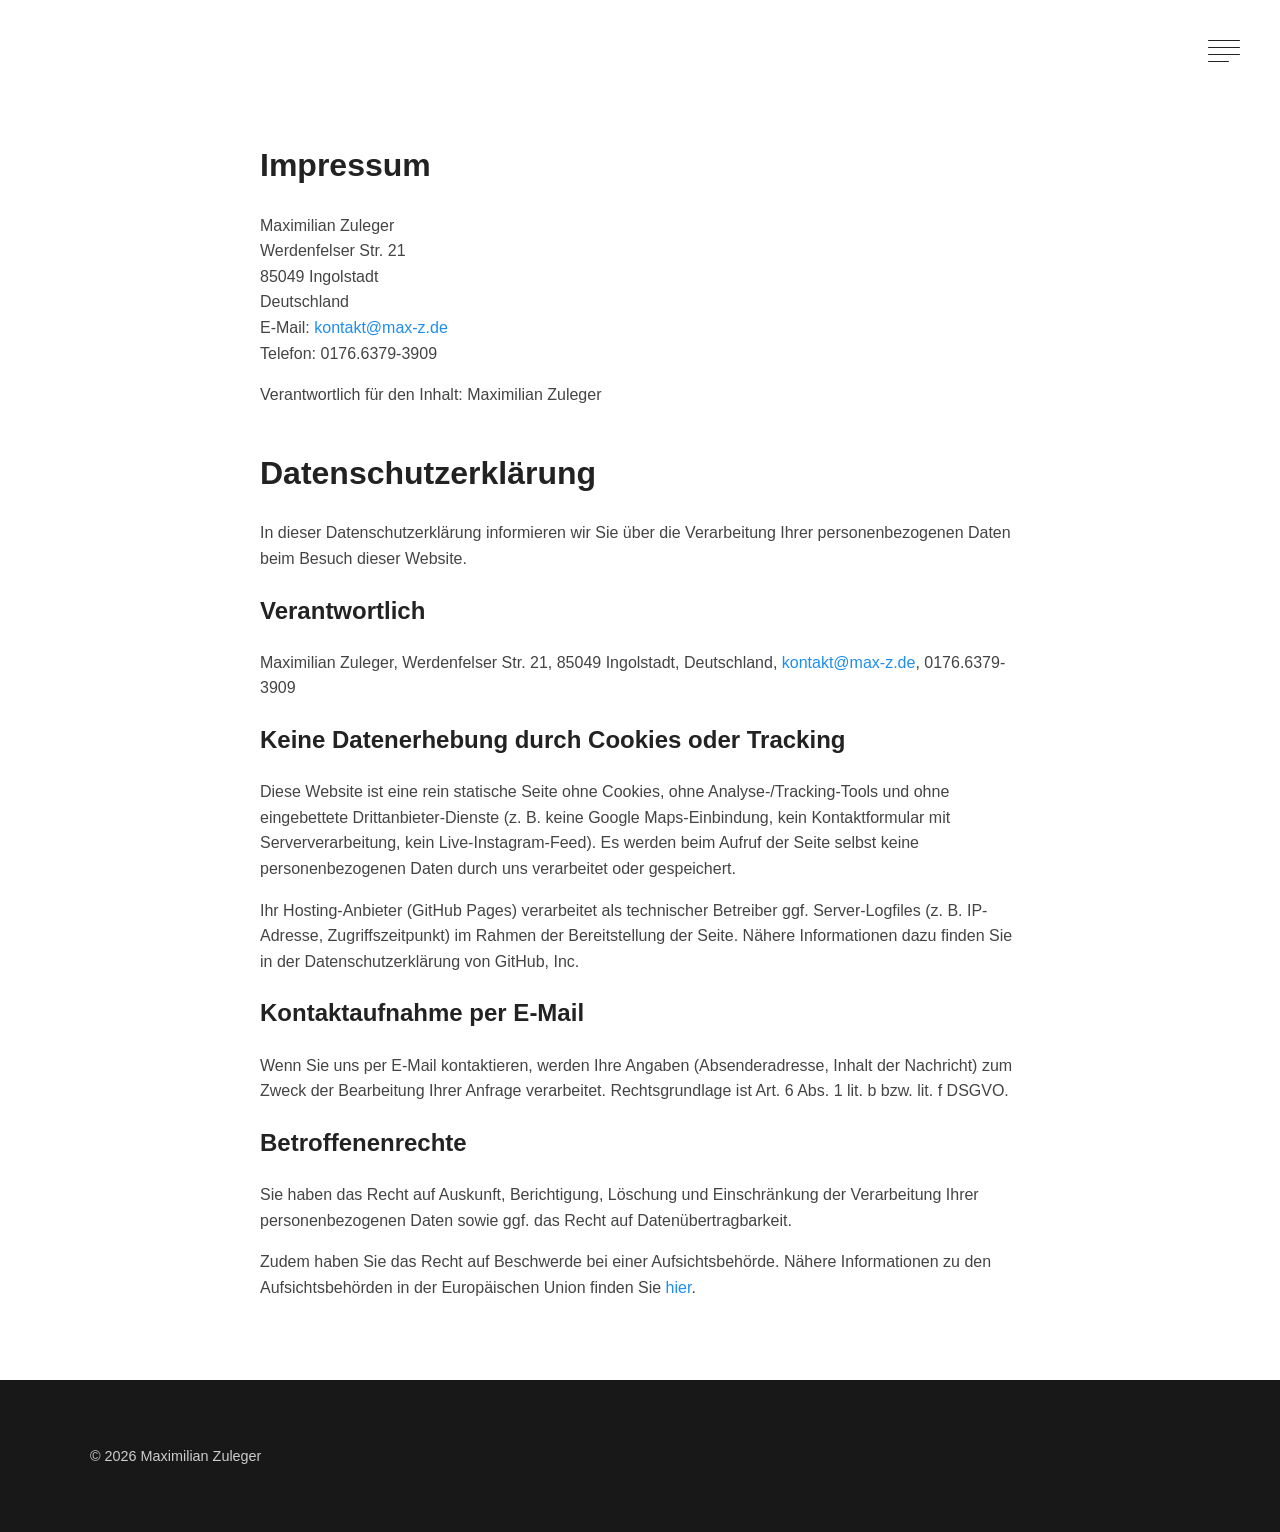
==== commit 7fc7d1d9: "Rebuild sections to match original design: profile card, skill sliders, timeline, masonry skills/ins" ====
--- a/impressum.html
+++ b/impressum.html
@@ -5,7 +5,7 @@
 <meta name="viewport" content="width=device-width, initial-scale=1">
 <title>Impressum &amp; Datenschutz | Maxi Zuleger</title>
 <meta name="robots" content="noindex">
-<link rel="stylesheet" href="assets/fonts/fontawesome/svg-with-js.css">
+<link rel="stylesheet" href="assets/fonts/fontawesome/all.css">
 <link rel="stylesheet" href="assets/css/main.css">
 </head>
 <body class="is-legal">
--- a/assets/css/main.css
+++ b/assets/css/main.css
@@ -281,7 +281,155 @@
   margin-top: 24px;
 }
 
-/* ---------- Section header ---------- */
+/* ---------- Resume: Profile card ---------- */
+.profile-card {
+  display: flex;
+  align-items: center;
+  gap: 40px;
+  flex-wrap: wrap;
+  margin-bottom: 40px;
+}
+
+.profile-photo {
+  width: 180px;
+  height: 180px;
+  object-fit: cover;
+  border-radius: 4px;
+  box-shadow: 0 10px 30px rgba(0,0,0,.12);
+}
+
+.profile-info h3 {
+  margin: 0 0 10px;
+  font-size: 1.7rem;
+}
+
+.profile-info p {
+  margin: 0 0 20px;
+  color: var(--color-text-muted);
+}
+
+.btn-row-left { justify-content: flex-start; margin-top: 0; }
+
+.btn-grey {
+  background: #e9e9e9;
+  color: #555;
+}
+.btn-grey:hover { background: #ddd; color: #333; }
+
+.divider {
+  border: none;
+  border-top: 1px solid #e2e2e2;
+  margin: 40px 0;
+}
+
+.section-header-left {
+  text-align: left;
+  display: flex;
+  align-items: center;
+  gap: 12px;
+  margin-bottom: 20px;
+}
+
+.section-header-dot {
+  width: 8px;
+  height: 8px;
+  border-radius: 50%;
+  background: var(--color-primary);
+  flex-shrink: 0;
+}
+
+.section-header-left .typing {
+  font-weight: 700;
+  font-size: 1.05rem;
+}
+
+.section-header-avatar {
+  width: 42px;
+  height: 42px;
+  border-radius: 50%;
+  object-fit: cover;
+  border: 2px solid rgba(255,255,255,.5);
+}
+
+.text-lg { font-size: 1.4rem; line-height: 1.4; color: #222; }
+
+/* Resume two-column rows (image + content) */
+.resume-row {
+  display: flex;
+  gap: 50px;
+  align-items: center;
+  flex-wrap: wrap;
+}
+
+.resume-row-image {
+  flex: 0 0 160px;
+  text-align: center;
+}
+.resume-row-image img { max-width: 140px; }
+
+.resume-row-content { flex: 1 1 400px; }
+
+@media (max-width: 700px) {
+  .resume-row-image { display: none; }
+}
+
+/* Skill sliders (statt klassischer Progress-Bar) */
+.skill-slider { margin-bottom: 26px; }
+
+.skill-slider-track {
+  position: relative;
+  height: 6px;
+  background: #e6e6e6;
+  border-radius: 10px;
+  margin-bottom: 12px;
+}
+
+.skill-slider-fill {
+  position: absolute;
+  top: 0; left: 0; bottom: 0;
+  width: 0;
+  background: var(--color-primary);
+  border-radius: 10px;
+  transition: width 1.3s cubic-bezier(.2,.8,.2,1);
+}
+
+.skill-slider-badge {
+  position: absolute;
+  top: 50%;
+  left: 0;
+  transform: translate(-50%, -50%);
+  width: 46px;
+  height: 46px;
+  border-radius: 50%;
+  background: #fff;
+  border: 3px solid var(--color-primary);
+  display: flex;
+  align-items: center;
+  justify-content: center;
+  font-size: .78rem;
+  font-weight: 700;
+  color: #222;
+  transition: left 1.3s cubic-bezier(.2,.8,.2,1);
+}
+
+.skill-slider h6 { margin: 0; font-size: .95rem; }
+
+/* Section divider with icon + heading */
+.section-divider-text {
+  text-align: center;
+  margin: 70px 0 20px;
+  padding-top: 30px;
+  border-top: 1px solid #e2e2e2;
+}
+.section-divider-text i {
+  display: block;
+  font-size: 1.3rem;
+  color: #888;
+  margin-bottom: 10px;
+}
+.section-divider-text h4 { font-size: 1.2rem; margin: 0; }
+
+/* ---------- Section header (zentriert, mit Linien, wie Portfolio) ---------- */
 .section-header {
   text-align: center;
   margin-bottom: 50px;
@@ -310,77 +458,49 @@
   font-size: 1.5rem;
 }
 
-/* ---------- Resume ---------- */
-.resume-box {
-  margin-bottom: 60px;
-  position: relative;
-}
-
-.resume-box .row {
-  display: flex;
-  flex-wrap: wrap;
-  gap: 40px;
-  align-items: center;
-}
-
-.resume-box .col { flex: 1 1 320px; }
-
-.resume-box .image {
+/* ---------- Timeline (Datum links, Punkt+Linie mittig, Inhalt rechts) ---------- */
+.timeline {
+  position: relative;
+  max-width: 720px;
+  margin: 0 auto;
+}
+
+.timeline::before {
+  content: "";
   position: absolute;
-  width: 70px;
-  opacity: .9;
-  pointer-events: none;
-}
-.resume-box .image.left { left: -40px; top: -20px; }
-.resume-box .image.right { right: -40px; top: -20px; }
-
-@media (max-width: 700px) {
-  .resume-box .image { display: none; }
-}
-
-/* Progress bars */
-.progress {
-  background: #eee;
-  border-radius: 20px;
-  height: 8px;
-  overflow: hidden;
-  margin-bottom: 6px;
-}
-.progress-bar {
-  height: 100%;
-  background: var(--color-primary);
-  border-radius: 20px;
-  width: 0;
-  transition: width 1.2s ease;
-}
-.progress-bar.in-view { /* width set inline via data-percent */ }
-
-/* Timeline */
-.timeline {
-  position: relative;
-  padding-left: 30px;
-  border-left: 2px solid #e2e2e2;
+  top: 0;
+  bottom: 0;
+  left: 160px;
+  width: 2px;
+  background: #e2e2e2;
 }
 
 .timeline-event {
   position: relative;
-  padding: 0 0 40px 30px;
+  display: grid;
+  grid-template-columns: 140px 40px 1fr;
+  align-items: start;
+  gap: 0 20px;
+  padding-bottom: 46px;
+  text-align: left;
+}
+
+.timeline-event-date {
+  color: var(--color-text-muted);
+  font-size: .85rem;
+  text-align: right;
+  padding-top: 4px;
 }
 
 .timeline-event-point {
-  position: absolute;
-  left: -37px;
-  top: 4px;
   width: 12px;
   height: 12px;
   border-radius: 50%;
   background: var(--color-primary);
-}
-
-.timeline-event-date {
-  color: var(--color-text-muted);
-  font-size: .85rem;
-  margin-bottom: 6px;
+  justify-self: center;
+  margin-top: 6px;
+  position: relative;
+  z-index: 2;
 }
 
 .timeline-event-title {
@@ -389,15 +509,21 @@
 }
 
 .timeline-event-content img {
-  max-width: 90px;
+  max-width: 80px;
   margin-bottom: 8px;
+}
+
+@media (max-width: 600px) {
+  .timeline::before { left: 60px; }
+  .timeline-event { grid-template-columns: 50px 30px 1fr; }
+  .timeline-event-date { font-size: .7rem; text-align: left; }
 }
 
 /* Circle charts (languages) */
 .chart-grid {
   display: flex;
   gap: 40px;
-  justify-content: center;
+  justify-content: flex-start;
   flex-wrap: wrap;
 }
 
@@ -426,61 +552,72 @@
   fill: #222;
 }
 
-/* ---------- Skills / Portfolio ---------- */
-.skills-grid,
-.instagram-grid {
-  display: grid;
-  grid-template-columns: repeat(auto-fill, minmax(220px, 1fr));
-  gap: 18px;
+/* ---------- Skills / Portfolio: Masonry (CSS-Columns) ---------- */
+.masonry-grid {
+  column-count: 4;
+  column-gap: 18px;
   margin-top: 20px;
 }
 
-.skill-tile,
-.insta-tile {
-  position: relative;
+@media (max-width: 1100px) { .masonry-grid { column-count: 3; } }
+@media (max-width: 760px)  { .masonry-grid { column-count: 2; } }
+@media (max-width: 460px)  { .masonry-grid { column-count: 1; } }
+
+.masonry-item {
+  position: relative;
+  display: inline-block;
+  width: 100%;
+  break-inside: avoid;
+  margin-bottom: 18px;
   border-radius: 6px;
   overflow: hidden;
   cursor: pointer;
-  aspect-ratio: 1 / 1;
   background: #ddd;
 }
 
-.skill-tile img,
-.insta-tile img {
+.masonry-item img {
   width: 100%;
-  height: 100%;
-  object-fit: cover;
+  height: auto;
   display: block;
   transition: transform .4s ease;
 }
 
-.skill-tile:hover img,
-.insta-tile:hover img {
-  transform: scale(1.08);
-}
-
-.skill-tile .tile-caption {
+.masonry-item:hover img { transform: scale(1.06); }
+
+.masonry-item .tile-caption {
   position: absolute;
   inset: auto 0 0 0;
   padding: 10px 12px;
   background: linear-gradient(transparent, rgba(0,0,0,.75));
   color: #fff;
-  font-size: .9rem;
+  font-size: .85rem;
   font-weight: 600;
 }
 
-.insta-tile a.insta-link {
-  position: absolute;
-  top: 8px;
-  right: 8px;
-  color: #fff;
-  background: rgba(0,0,0,.4);
-  border-radius: 50%;
-  width: 30px;
-  height: 30px;
-  display: flex;
-  align-items: center;
+/* Filter Tabs */
+.filter-tabs {
+  display: flex;
   justify-content: center;
+  gap: 10px;
+  flex-wrap: wrap;
+}
+
+.filter-tab {
+  background: none;
+  border: none;
+  padding: 10px 22px;
+  font-size: .85rem;
+  font-weight: 700;
+  text-transform: uppercase;
+  letter-spacing: .05em;
+  color: #777;
+  cursor: pointer;
+  border-bottom: 2px solid transparent;
+}
+
+.filter-tab.active {
+  color: #222;
+  border-bottom-color: var(--color-primary);
 }
 
 /* ---------- Popup / Modal ---------- */
@@ -541,55 +678,125 @@
 }
 
 /* ---------- Contact ---------- */
-.contact-map {
+.contact-section {
+  overflow: hidden;
+}
+
+.contact-map-bg {
+  position: absolute;
+  inset: 0;
   width: 100%;
-  border-radius: 6px;
-  margin-bottom: 30px;
-}
-
-.contact-info {
-  display: flex;
+  height: 100%;
+  object-fit: cover;
+  opacity: .18;
+  filter: grayscale(1);
+}
+
+.contact-overlay {
+  position: relative;
+  z-index: 2;
+}
+
+.contact-actions {
+  display: flex;
+  align-items: center;
+  gap: 14px;
   flex-wrap: wrap;
-  gap: 40px;
-  justify-content: center;
-  text-align: center;
-}
-
-.contact-info address {
-  font-style: normal;
-}
+  margin-bottom: 50px;
+}
+
+.contact-toggle-label { font-size: .95rem; color: #ccc; }
+
+.map-toggle {
+  position: relative;
+  display: inline-block;
+  width: 42px;
+  height: 22px;
+}
+.map-toggle input { opacity: 0; width: 0; height: 0; }
+.map-toggle-indicator {
+  position: absolute;
+  inset: 0;
+  background: #444;
+  border-radius: 20px;
+  transition: background .2s ease;
+}
+.map-toggle-indicator::before {
+  content: "";
+  position: absolute;
+  width: 16px; height: 16px;
+  left: 3px; top: 3px;
+  background: #fff;
+  border-radius: 50%;
+  transition: transform .2s ease;
+}
+.map-toggle input:checked + .map-toggle-indicator { background: var(--color-primary); }
+.map-toggle input:checked + .map-toggle-indicator::before { transform: translateX(20px); }
+
+.contact-columns {
+  display: flex;
+  flex-wrap: wrap;
+  gap: 50px;
+}
+.contact-columns > div { flex: 1 1 220px; }
+.contact-columns address { font-style: normal; }
 
 .social-icons {
   display: flex;
-  gap: 16px;
-  justify-content: center;
-  margin-top: 20px;
+  gap: 14px;
+  margin-top: 6px;
 }
 .social-icons a {
   width: 42px;
   height: 42px;
   border-radius: 50%;
-  border: 1px solid rgba(255,255,255,.4);
+  border: 1px solid rgba(255,255,255,.3);
   display: flex;
   align-items: center;
   justify-content: center;
   color: #fff;
-}
-.social-icons a:hover {
-  background: var(--color-primary);
-  border-color: var(--color-primary);
+  background: rgba(255,255,255,.05);
+  transition: background .2s ease, border-color .2s ease;
+}
+.social-icons a:hover { background: var(--color-primary); border-color: var(--color-primary); }
+
+.social-icons a.icon-facebook:hover { background: #3b5998; border-color: #3b5998; }
+.social-icons a.icon-github:hover   { background: #333; border-color: #333; }
+.social-icons a.icon-linkedin:hover { background: #0077b5; border-color: #0077b5; }
+.social-icons a.icon-xing:hover     { background: #026466; border-color: #026466; }
+.social-icons a.icon-home:hover     { background: #4caf50; border-color: #4caf50; }
+
+.social-icons-plain a {
+  width: 38px; height: 38px;
+  border: none;
+  background: rgba(255,255,255,.08);
+  color: #fff;
 }
 
 /* ---------- Footer ---------- */
 .site-footer {
   background: var(--color-dark-bg);
   color: #ccc;
-  padding: 40px 0;
-  text-align: center;
+  padding: 50px 0;
   font-size: .9rem;
 }
 .site-footer a { color: #ccc; }
-.site-footer .social-icons { margin-bottom: 16px; }
+.footer-row {
+  display: flex;
+  justify-content: space-between;
+  align-items: center;
+  flex-wrap: wrap;
+  gap: 24px;
+}
+.footer-left, .footer-right { text-align: left; }
+.footer-right { text-align: right; }
+.footer-right .social-icons { justify-content: flex-end; }
+
+@media (max-width: 700px) {
+  .footer-row { flex-direction: column; text-align: center; }
+  .footer-left, .footer-right { text-align: center; }
+  .footer-right .social-icons { justify-content: center; }
+}
 
 /* ---------- Utility: scroll reveal ---------- */
 .reveal {
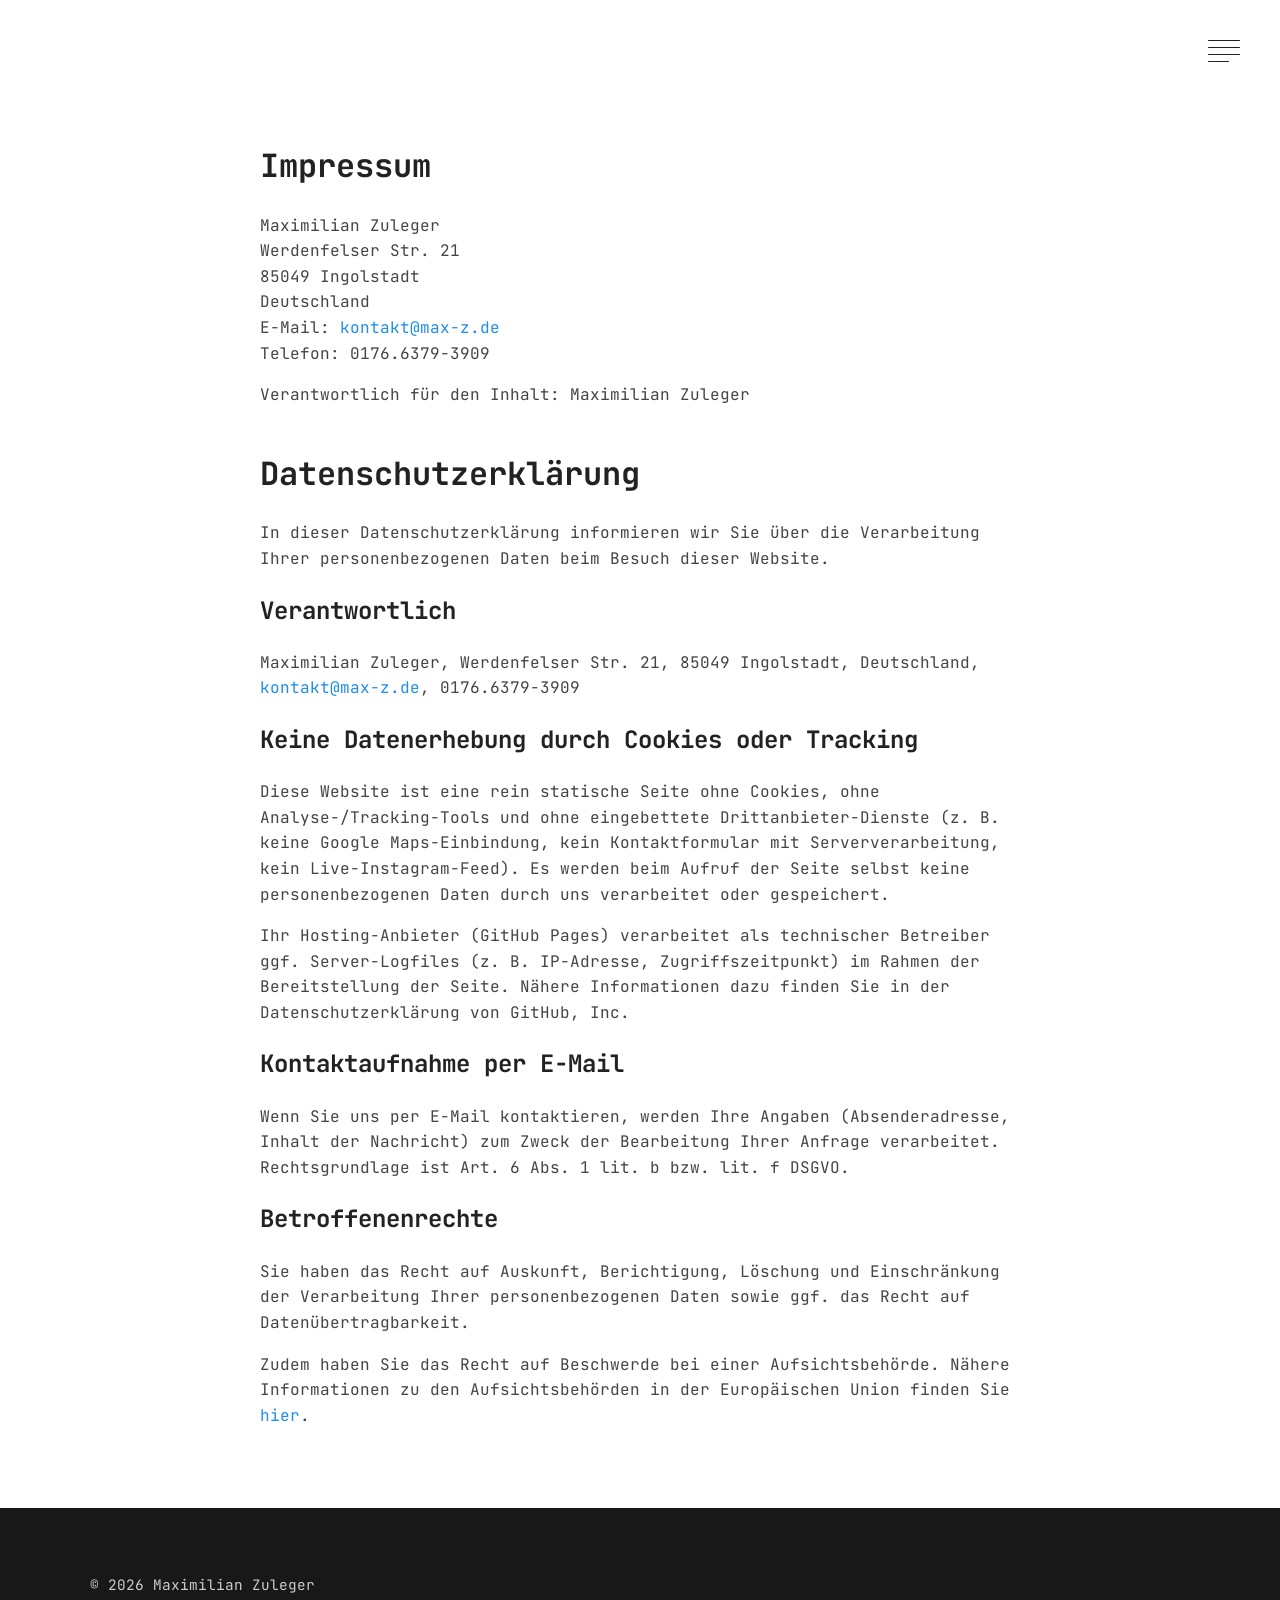
==== commit 75dae65a: "Fix image sizes to match original (profile photo 200px, decorative images 340px, timeline logos 90px" ====
--- a/impressum.html
+++ b/impressum.html
@@ -5,6 +5,8 @@
 <meta name="viewport" content="width=device-width, initial-scale=1">
 <title>Impressum &amp; Datenschutz | Maxi Zuleger</title>
 <meta name="robots" content="noindex">
+<link rel="icon" type="image/png" href="assets/img/favicon.png">
+<link rel="stylesheet" href="assets/fonts/jetbrains-mono/jetbrains-mono.css">
 <link rel="stylesheet" href="assets/fonts/fontawesome/all.css">
 <link rel="stylesheet" href="assets/css/main.css">
 </head>
--- a/assets/fonts/jetbrains-mono/jetbrains-mono.css
+++ b/assets/fonts/jetbrains-mono/jetbrains-mono.css
@@ -0,0 +1,17 @@
+/* JetBrains Mono – self-hosted, Variable Font (Gewichte 400-700 in einer Datei) */
+@font-face {
+  font-family: 'JetBrains Mono';
+  font-style: normal;
+  font-weight: 100 800;
+  font-display: swap;
+  src: url('jetbrains-mono-latin.woff2') format('woff2');
+  unicode-range: U+0000-00FF, U+0131, U+0152-0153, U+02BB-02BC, U+02C6, U+02DA, U+02DC, U+2000-206F, U+2122, U+2191, U+2193, U+2212, U+2215, U+FEFF, U+FFFD;
+}
+@font-face {
+  font-family: 'JetBrains Mono';
+  font-style: normal;
+  font-weight: 100 800;
+  font-display: swap;
+  src: url('jetbrains-mono-latin-ext.woff2') format('woff2');
+  unicode-range: U+0100-02BA, U+02BD-02C5, U+02C7-02CC, U+02CE-02D7, U+02DD-02FF, U+1D00-1DBF, U+1E00-1E9F, U+1EF2-1EFF, U+2020, U+20A0-20AB, U+20AD-20C0, U+2113, U+2C60-2C7F, U+A720-A7FF;
+}
--- a/assets/css/main.css
+++ b/assets/css/main.css
@@ -11,7 +11,7 @@
   --color-light-bg: #fff;
   --color-text: #444;
   --color-text-muted: #888;
-  --font-base: "Open Sans", "Helvetica Neue", Arial, sans-serif;
+  --font-base: "JetBrains Mono", ui-monospace, "SFMono-Regular", Menlo, Consolas, monospace;
   --max-width: 1140px;
 }
 
@@ -27,6 +27,7 @@
   color: var(--color-text);
   line-height: 1.6;
   background: #fff;
+  overflow-x: hidden;
 }
 
 img { max-width: 100%; height: auto; }
@@ -41,7 +42,7 @@
 }
 
 .container-slim {
-  max-width: 900px;
+  max-width: 680px;
   margin: 0 auto;
   padding: 0 20px;
 }
@@ -55,7 +56,8 @@
 .bg-light { background: #f7f7f7; }
 .bg-dark  { background: var(--color-dark-bg); color: #eee; }
 .bg-dark h1, .bg-dark h2, .bg-dark h3, .bg-dark h4, .bg-dark h5, .bg-dark h6 { color: #fff; }
-.bg-dark a { color: var(--color-primary); }
+.bg-dark a:not(.btn) { color: var(--color-primary); }
+.bg-dark .social-icons a { color: #fff; }
 
 .text-center { text-align: center; }
 .text-muted { color: var(--color-text-muted); }
@@ -202,9 +204,9 @@
 .hero {
   min-height: 100vh;
   display: flex;
-  align-items: center;
-  justify-content: center;
-  text-align: center;
+  align-items: flex-end;
+  justify-content: flex-start;
+  text-align: left;
   color: #fff;
   background-size: cover;
   background-position: center;
@@ -216,19 +218,21 @@
   content: "";
   position: absolute;
   inset: 0;
-  background: rgba(10,10,10,.55);
+  background: rgba(10,10,10,.45);
 }
 
 .hero-content {
   position: relative;
   z-index: 2;
-  padding: 0 20px;
+  width: 100%;
+  padding: 0 7vw 90px;
 }
 
 .hero h1 {
-  font-size: clamp(1.5rem, 3.2vw, 2.4rem);
-  font-weight: 400;
+  font-size: clamp(1.6rem, 3.4vw, 2.6rem);
+  font-weight: 300;
   color: #fff;
+  max-width: 1000px;
 }
 
 .hero h1 strong { font-weight: 700; }
@@ -285,14 +289,14 @@
 .profile-card {
   display: flex;
   align-items: center;
-  gap: 40px;
+  gap: 30px;
   flex-wrap: wrap;
   margin-bottom: 40px;
 }
 
 .profile-photo {
-  width: 180px;
-  height: 180px;
+  width: 200px;
+  height: 200px;
   object-fit: cover;
   border-radius: 4px;
   box-shadow: 0 10px 30px rgba(0,0,0,.12);
@@ -353,23 +357,28 @@
 
 .text-lg { font-size: 1.4rem; line-height: 1.4; color: #222; }
 
-/* Resume two-column rows (image + content) */
+/* Resume rows: Inhalt + kleine dekorative Eck-Grafik (wie im Original,
+   absolut positioniert statt als eigene Flex-Spalte) */
 .resume-row {
-  display: flex;
-  gap: 50px;
-  align-items: center;
-  flex-wrap: wrap;
+  position: relative;
 }
 
 .resume-row-image {
-  flex: 0 0 160px;
-  text-align: center;
-}
-.resume-row-image img { max-width: 140px; }
-
-.resume-row-content { flex: 1 1 400px; }
-
-@media (max-width: 700px) {
+  position: absolute;
+  top: 50%;
+  transform: translateY(-50%);
+  width: 340px;
+  max-width: none;
+  opacity: .95;
+  pointer-events: none;
+  z-index: 0;
+}
+.resume-row-image.pos-left  { left: -380px; }
+.resume-row-image.pos-right { right: -380px; }
+
+.resume-row-content { position: relative; z-index: 1; }
+
+@media (max-width: 1300px) {
   .resume-row-image { display: none; }
 }
 
@@ -458,10 +467,10 @@
   font-size: 1.5rem;
 }
 
-/* ---------- Timeline (Datum links, Punkt+Linie mittig, Inhalt rechts) ---------- */
+/* ---------- Timeline (Zick-Zack: abwechselnd links/rechts, wie im Original) ---------- */
 .timeline {
   position: relative;
-  max-width: 720px;
+  max-width: 760px;
   margin: 0 auto;
 }
 
@@ -470,29 +479,49 @@
   position: absolute;
   top: 0;
   bottom: 0;
-  left: 160px;
+  left: 50%;
   width: 2px;
+  margin-left: -1px;
   background: #e2e2e2;
 }
 
 .timeline-event {
   position: relative;
   display: grid;
-  grid-template-columns: 140px 40px 1fr;
+  grid-template-columns: 1fr 40px 1fr;
   align-items: start;
   gap: 0 20px;
-  padding-bottom: 46px;
+  padding-bottom: 50px;
+}
+
+/* Ungerade Einträge (1., 3., 5. ...): Datum links, Inhalt rechts */
+.timeline-event:nth-child(odd) .timeline-event-date {
+  grid-column: 1;
+  text-align: right;
+}
+.timeline-event:nth-child(odd) .timeline-event-content {
+  grid-column: 3;
   text-align: left;
+}
+
+/* Gerade Einträge (2., 4., 6. ...): Inhalt links, Datum rechts */
+.timeline-event:nth-child(even) .timeline-event-date {
+  grid-column: 3;
+  text-align: left;
+}
+.timeline-event:nth-child(even) .timeline-event-content {
+  grid-column: 1;
+  text-align: right;
 }
 
 .timeline-event-date {
   color: var(--color-text-muted);
   font-size: .85rem;
-  text-align: right;
   padding-top: 4px;
 }
 
 .timeline-event-point {
+  grid-column: 2;
   width: 12px;
   height: 12px;
   border-radius: 50%;
@@ -509,15 +538,40 @@
 }
 
 .timeline-event-content img {
-  max-width: 80px;
+  max-width: 90px;
   margin-bottom: 8px;
 }
 
-@media (max-width: 600px) {
-  .timeline::before { left: 60px; }
-  .timeline-event { grid-template-columns: 50px 30px 1fr; }
-  .timeline-event-date { font-size: .7rem; text-align: left; }
-}
+.timeline-event:nth-child(odd) .timeline-event-content img { margin-left: 0; }
+.timeline-event:nth-child(even) .timeline-event-content img { margin-right: 0; margin-left: auto; }
+
+@media (max-width: 700px) {
+  .timeline::before { left: 20px; margin-left: 0; }
+  .timeline-event,
+  .timeline-event:nth-child(even) {
+    grid-template-columns: 30px 1fr;
+    grid-template-rows: auto auto;
+  }
+  .timeline-event:nth-child(odd) .timeline-event-date,
+  .timeline-event:nth-child(even) .timeline-event-date {
+    grid-column: 2;
+    grid-row: 1;
+    text-align: left;
+  }
+  .timeline-event:nth-child(odd) .timeline-event-point,
+  .timeline-event:nth-child(even) .timeline-event-point {
+    grid-column: 1;
+    grid-row: 1 / span 2;
+  }
+  .timeline-event:nth-child(odd) .timeline-event-content,
+  .timeline-event:nth-child(even) .timeline-event-content {
+    grid-column: 2;
+    grid-row: 2;
+    text-align: left;
+  }
+  .timeline-event:nth-child(even) .timeline-event-content img { margin-left: 0; margin-right: 0; }
+}
+
 
 /* Circle charts (languages) */
 .chart-grid {
@@ -562,6 +616,10 @@
 @media (max-width: 1100px) { .masonry-grid { column-count: 3; } }
 @media (max-width: 760px)  { .masonry-grid { column-count: 2; } }
 @media (max-width: 460px)  { .masonry-grid { column-count: 1; } }
+
+/* Skills-Grid nutzt im Original nur 2 (größere) Spalten statt 4 */
+#skills-grid.masonry-grid { column-count: 2; }
+@media (max-width: 600px) { #skills-grid.masonry-grid { column-count: 1; } }
 
 .masonry-item {
   position: relative;
@@ -688,8 +746,14 @@
   width: 100%;
   height: 100%;
   object-fit: cover;
-  opacity: .18;
+  opacity: .1;
   filter: grayscale(1);
+  transition: opacity .6s ease, filter .6s ease;
+}
+
+.contact-map-bg.is-visible {
+  opacity: .9;
+  filter: grayscale(0);
 }
 
 .contact-overlay {
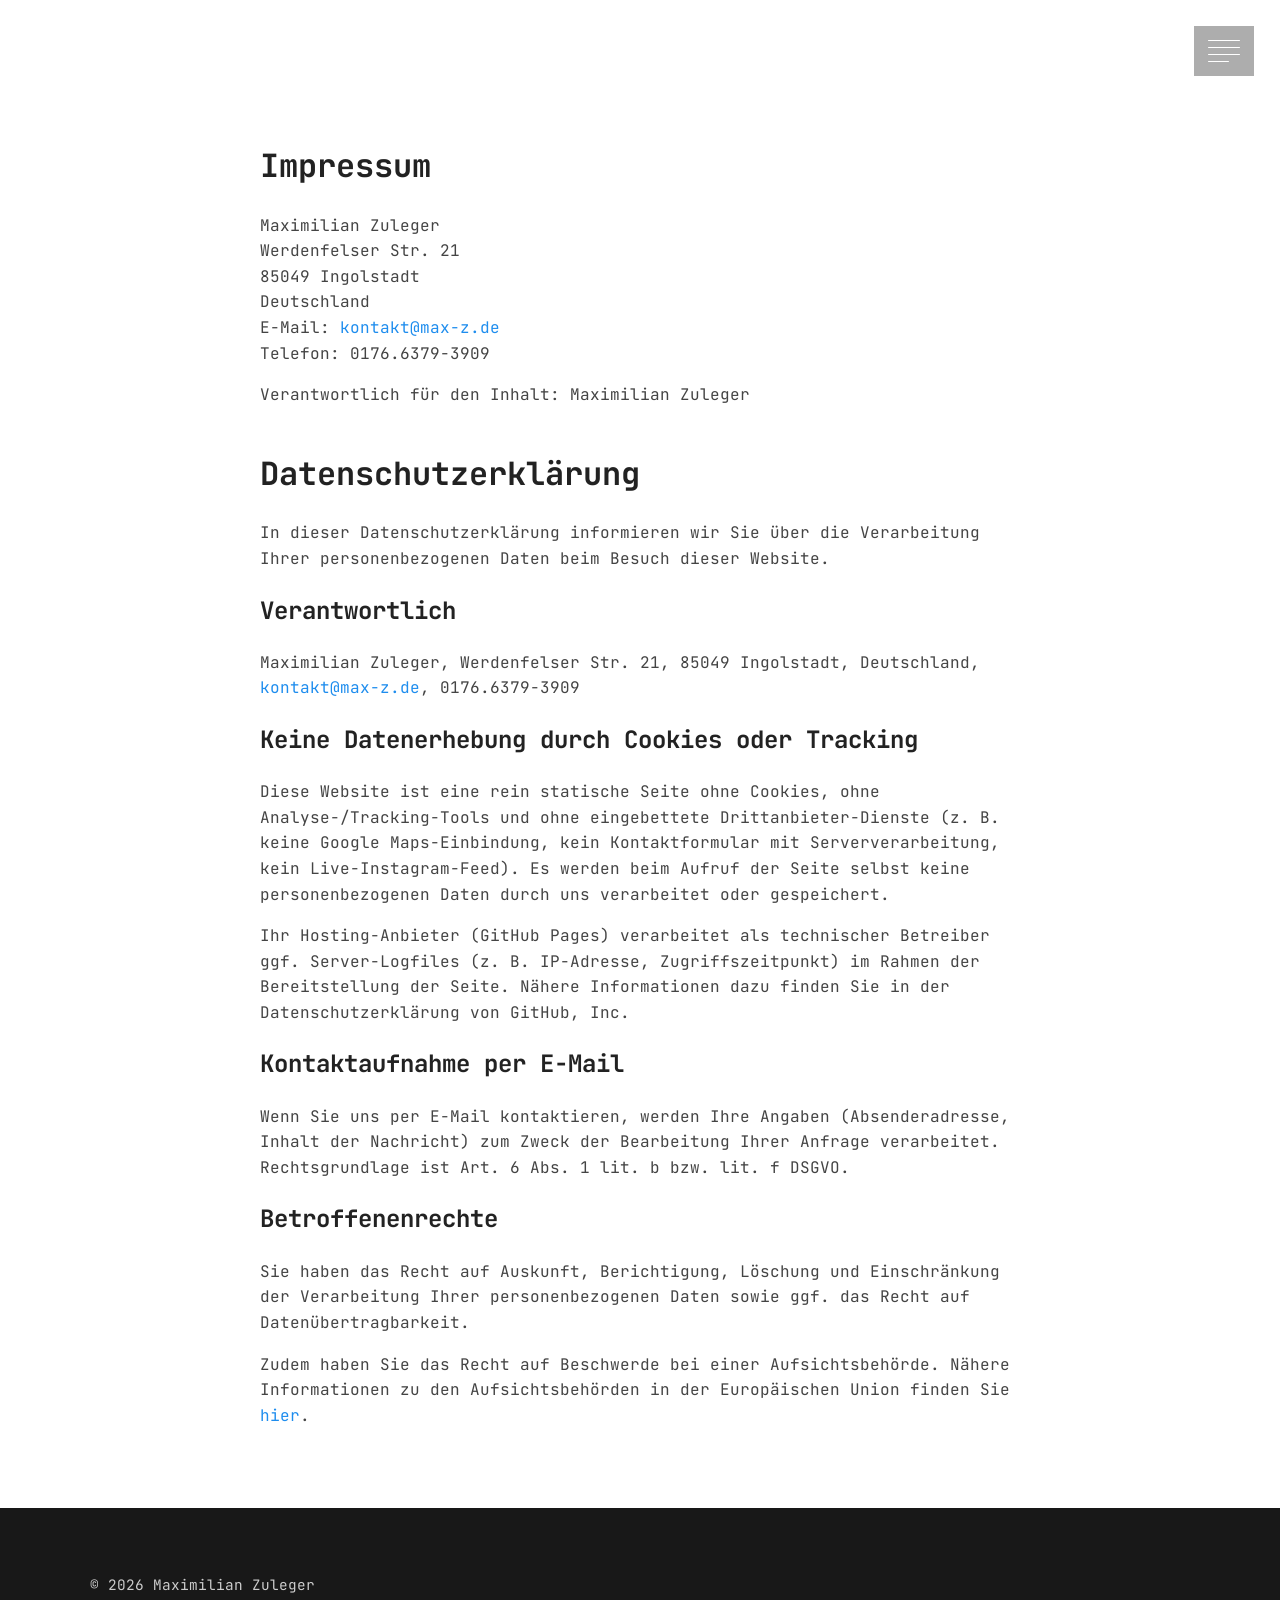
==== commit d9252b2b: "Fix decorative image overlap with content, add new profile photo, fix impressum nav - New profile ph" ====
--- a/impressum.html
+++ b/impressum.html
@@ -18,6 +18,7 @@
 
 <nav id="site-nav" class="nav-panel">
   <div class="nav-panel-inner">
+    <img src="assets/img/maxi-neu-avatar.jpg" alt="Maximilian Zuleger" class="nav-panel-avatar">
     <ul class="main-nav">
       <li><a href="index.html" class="brand-link">Maximilian Zuleger</a></li>
       <li><a href="index.html#resume">Resume</a></li>
@@ -65,5 +66,6 @@
 </footer>
 
 <script>document.getElementById('year').textContent = new Date().getFullYear();</script>
+<script src="assets/js/nav.js"></script>
 </body>
 </html>
--- a/assets/css/main.css
+++ b/assets/css/main.css
@@ -89,6 +89,26 @@
   border: none;
   cursor: pointer;
   padding: 0;
+  box-sizing: content-box;
+}
+
+/* Immer sichtbarer Kontrast-Hintergrund hinter dem Burger,
+   unabhängig davon was gerade dahinter liegt (Bild, hell, dunkel) */
+.burger::before {
+  content: "";
+  position: absolute;
+  inset: -14px;
+  border-radius: 50%;
+  background: rgba(20, 20, 20, .35);
+  backdrop-filter: blur(4px);
+  -webkit-backdrop-filter: blur(4px);
+  z-index: -1;
+  opacity: 0;
+  transition: opacity .2s ease;
+}
+
+body:not(.nav-open) .burger::before {
+  opacity: 1;
 }
 
 @media (max-width: 1500px) {
@@ -125,12 +145,8 @@
   transform: translateY(6px) rotate(-45deg);
 }
 
-/* Über hellem Hintergrund (Resume/Portfolio-Section) dunkle Balken zeigen,
-   solange das Panel geschlossen ist */
-body:not(.nav-open) .burger.on-light span,
-body.is-legal:not(.nav-open) .burger span {
-  background: #222;
-}
+/* Burger-Linien sind immer weiß; der halbtransparente dunkle Kreis-Hintergrund
+   (siehe .burger::before) sorgt für Kontrast auf jedem Untergrund */
 
 .nav-panel {
   position: fixed;
@@ -153,6 +169,15 @@
 
 .nav-panel-inner {
   text-align: center;
+}
+
+.nav-panel-avatar {
+  width: 86px;
+  height: 86px;
+  border-radius: 50%;
+  object-fit: cover;
+  border: 2px solid rgba(255,255,255,.25);
+  margin-bottom: 28px;
 }
 
 .main-nav {
@@ -355,7 +380,7 @@
   border: 2px solid rgba(255,255,255,.5);
 }
 
-.text-lg { font-size: 1.4rem; line-height: 1.4; color: #222; }
+.text-lg { font-size: 1.35rem; line-height: 1.5; color: #222; font-weight: 700; margin-bottom: 1.2rem; }
 
 /* Resume rows: Inhalt + kleine dekorative Eck-Grafik (wie im Original,
    absolut positioniert statt als eigene Flex-Spalte) */
@@ -367,14 +392,14 @@
   position: absolute;
   top: 50%;
   transform: translateY(-50%);
-  width: 340px;
+  width: 240px;
   max-width: none;
   opacity: .95;
   pointer-events: none;
   z-index: 0;
 }
-.resume-row-image.pos-left  { left: -380px; }
-.resume-row-image.pos-right { right: -380px; }
+.resume-row-image.pos-left  { left: -250px; }
+.resume-row-image.pos-right { right: -250px; }
 
 .resume-row-content { position: relative; z-index: 1; }
 
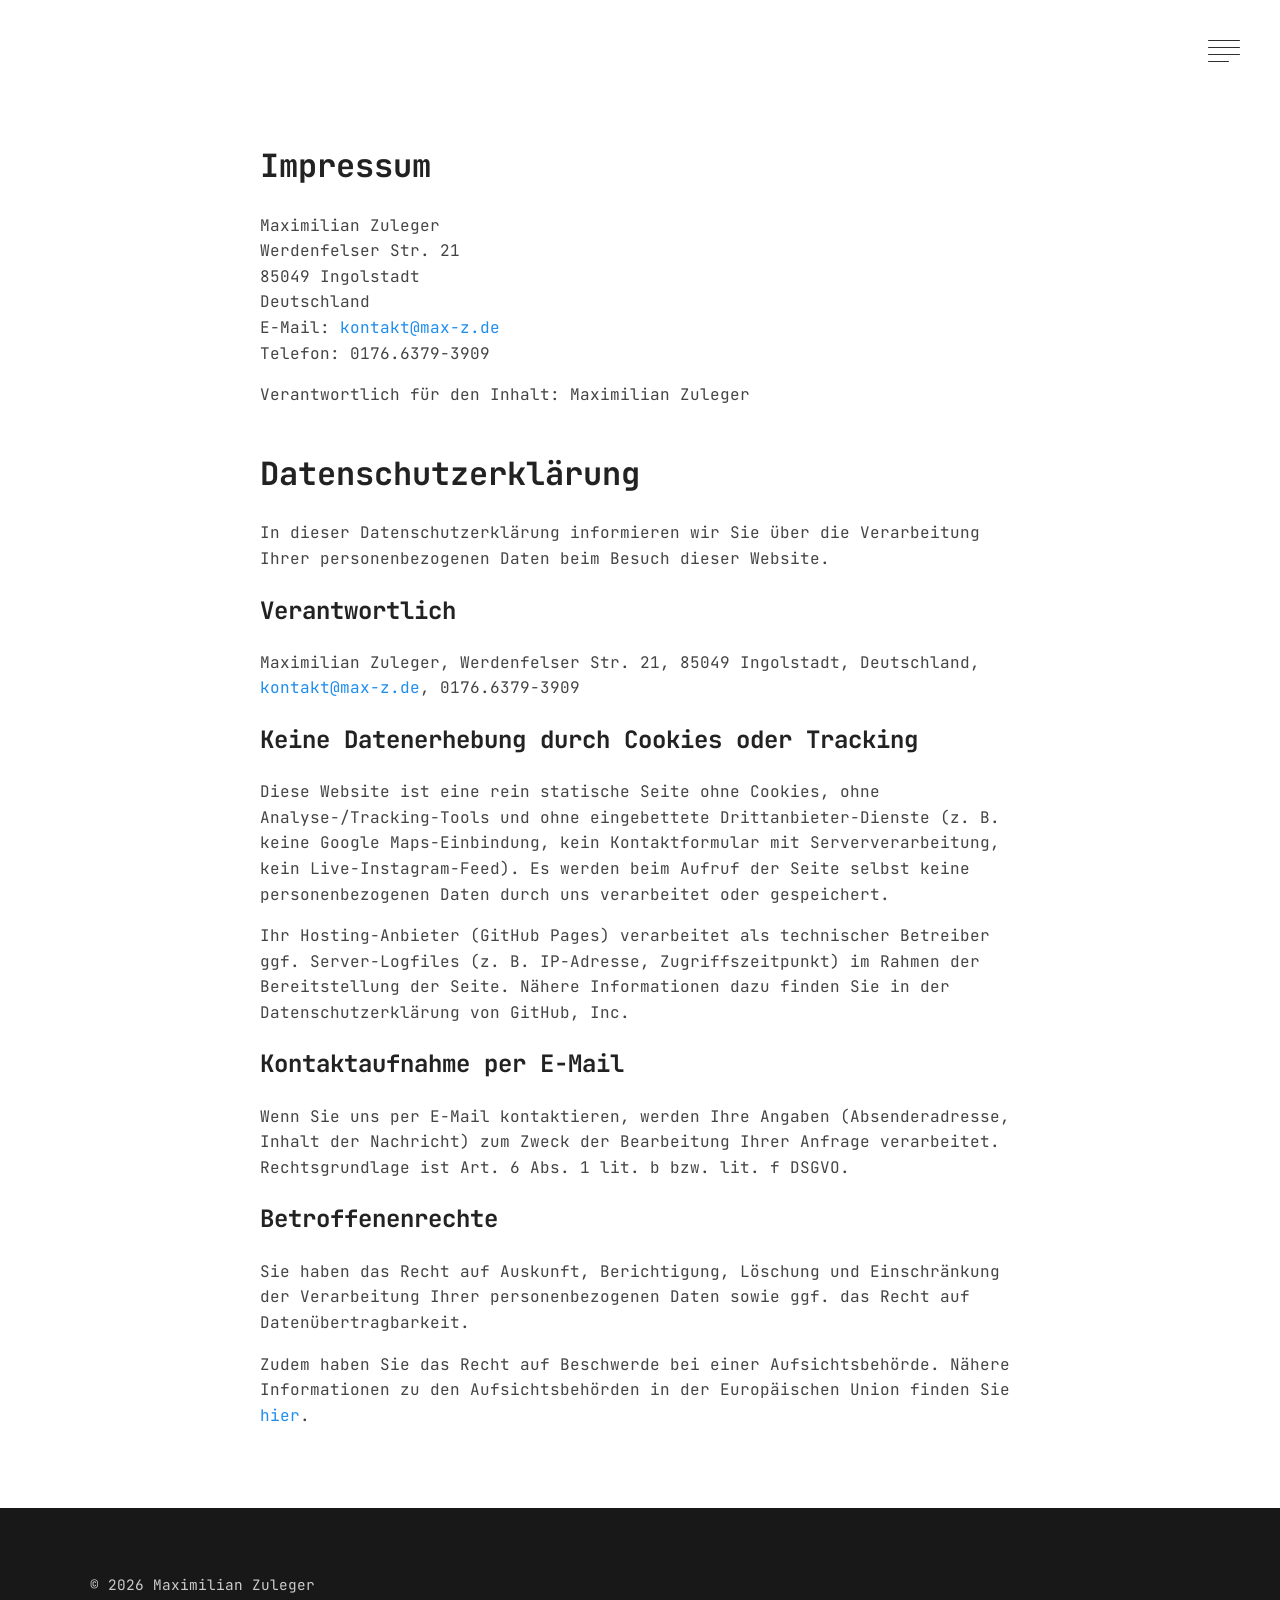
==== commit 3e695598: "Update favicon to new profile photo, remove burger backdrop circle - Regenerated favicon from new pr" ====
--- a/impressum.html
+++ b/impressum.html
@@ -5,7 +5,10 @@
 <meta name="viewport" content="width=device-width, initial-scale=1">
 <title>Impressum &amp; Datenschutz | Maxi Zuleger</title>
 <meta name="robots" content="noindex">
-<link rel="icon" type="image/png" href="assets/img/favicon.png">
+<link rel="icon" href="assets/img/favicon.ico" sizes="any">
+<link rel="icon" type="image/png" sizes="32x32" href="assets/img/favicon-32.png">
+<link rel="icon" type="image/png" sizes="16x16" href="assets/img/favicon-16.png">
+<link rel="apple-touch-icon" sizes="180x180" href="assets/img/apple-touch-icon.png">
 <link rel="stylesheet" href="assets/fonts/jetbrains-mono/jetbrains-mono.css">
 <link rel="stylesheet" href="assets/fonts/fontawesome/all.css">
 <link rel="stylesheet" href="assets/css/main.css">
--- a/assets/css/main.css
+++ b/assets/css/main.css
@@ -92,24 +92,8 @@
   box-sizing: content-box;
 }
 
-/* Immer sichtbarer Kontrast-Hintergrund hinter dem Burger,
-   unabhängig davon was gerade dahinter liegt (Bild, hell, dunkel) */
-.burger::before {
-  content: "";
-  position: absolute;
-  inset: -14px;
-  border-radius: 50%;
-  background: rgba(20, 20, 20, .35);
-  backdrop-filter: blur(4px);
-  -webkit-backdrop-filter: blur(4px);
-  z-index: -1;
-  opacity: 0;
-  transition: opacity .2s ease;
-}
-
-body:not(.nav-open) .burger::before {
-  opacity: 1;
-}
+/* Dekorativer Kreis-Hintergrund hinter dem Burger wurde entfernt
+   (Wunsch: schlichtes Icon ohne Backdrop-Kreis) */
 
 @media (max-width: 1500px) {
   .burger { top: 40px; right: 40px; }
@@ -127,8 +111,12 @@
   width: 100%;
   background: #fff;
   border-radius: 2px;
-  transition: transform .3s ease, opacity .3s ease, width .25s ease;
-}
+  transition: background .25s ease, transform .3s ease, opacity .3s ease, width .25s ease;
+}
+
+/* Auf hellem Untergrund (Resume/Portfolio-Sektionen) werden die Linien
+   dunkel dargestellt, damit sie sichtbar bleiben - kein Backdrop-Kreis. */
+body.on-light .burger span { background: #2f2f2f; }
 
 .burger span:nth-child(4) { width: 65%; align-self: flex-start; }
 .burger:hover span:nth-child(4) { width: 100%; }
@@ -392,16 +380,30 @@
   position: absolute;
   top: 50%;
   transform: translateY(-50%);
-  width: 240px;
   max-width: none;
   opacity: .95;
   pointer-events: none;
   z-index: 0;
 }
-.resume-row-image.pos-left  { left: -250px; }
-.resume-row-image.pos-right { right: -250px; }
+
+/* Jedes dekorative Bild bekommt seine Originalgroesse + einen Abstand
+   (gap) zur Inhaltsspalte, sodass es garantiert nicht ueberlappt,
+   darf dafuer aber (wie im Original) am Rand/Viewport ueberbluten. */
+.resume-row-image.img-coffee { width: 320px; left: -370px; }
+.resume-row-image.img-docs   { width: 420px; left: -470px; }
+.resume-row-image.img-cup    { width: 300px; right: -350px; }
 
 .resume-row-content { position: relative; z-index: 1; }
+
+/* Languages: 1:1 Nachbau der Original-Masse (max-z.de), gemessen per
+   Headless-Browser: Inhaltsspalte 390px breit, Pflanze 429x469px,
+   mit 449px Abstand von der Spalten-Linken-Kante positioniert. */
+.languages-content { max-width: 390px; }
+.resume-row-image.img-plant {
+  width: 429px;
+  left: 449px;
+  right: auto;
+}
 
 @media (max-width: 1300px) {
   .resume-row-image { display: none; }
@@ -598,37 +600,60 @@
 }
 
 
-/* Circle charts (languages) */
+/* Circle charts (languages) - 1:1 Nachbau Original: 150x150 Kreis,
+   Bruch-Wert + Sprachname MITTIG IM Kreis (nicht als externe Caption). */
 .chart-grid {
   display: flex;
-  gap: 40px;
+  gap: 45px;
   justify-content: flex-start;
   flex-wrap: wrap;
 }
 
-.single-chart { text-align: center; }
-
-.single-chart svg { width: 130px; height: 130px; }
+.single-chart { position: relative; width: 150px; height: 150px; }
+
+.single-chart svg { width: 150px; height: 150px; display: block; }
 
 .chart-circle-bg {
   fill: none;
   stroke: #eee;
-  stroke-width: 8;
+  stroke-width: 4;
 }
 .chart-circle-value {
   fill: none;
   stroke: var(--color-primary);
-  stroke-width: 8;
+  stroke-width: 4;
   stroke-linecap: round;
   transform: rotate(-90deg);
   transform-origin: 50% 50%;
   transition: stroke-dashoffset 1.4s ease;
 }
 
-.chart-content-text {
-  font-size: 1.4rem;
-  font-weight: 700;
-  fill: #222;
+.chart-content {
+  position: absolute;
+  inset: 0;
+  display: flex;
+  flex-direction: column;
+  align-items: center;
+  justify-content: center;
+  text-align: center;
+  pointer-events: none;
+}
+.chart-content .value {
+  font-size: 15px;
+  font-weight: 600;
+  color: rgba(47,47,47,.5);
+}
+.chart-content .value b {
+  font-size: 26px;
+  font-weight: 600;
+  color: #2f2f2f;
+}
+.chart-content .title {
+  font-size: 12px;
+  font-weight: 600;
+  text-transform: uppercase;
+  color: #2f2f2f;
+  margin: 4px 0 0;
 }
 
 /* ---------- Skills / Portfolio: Masonry (CSS-Columns) ---------- */
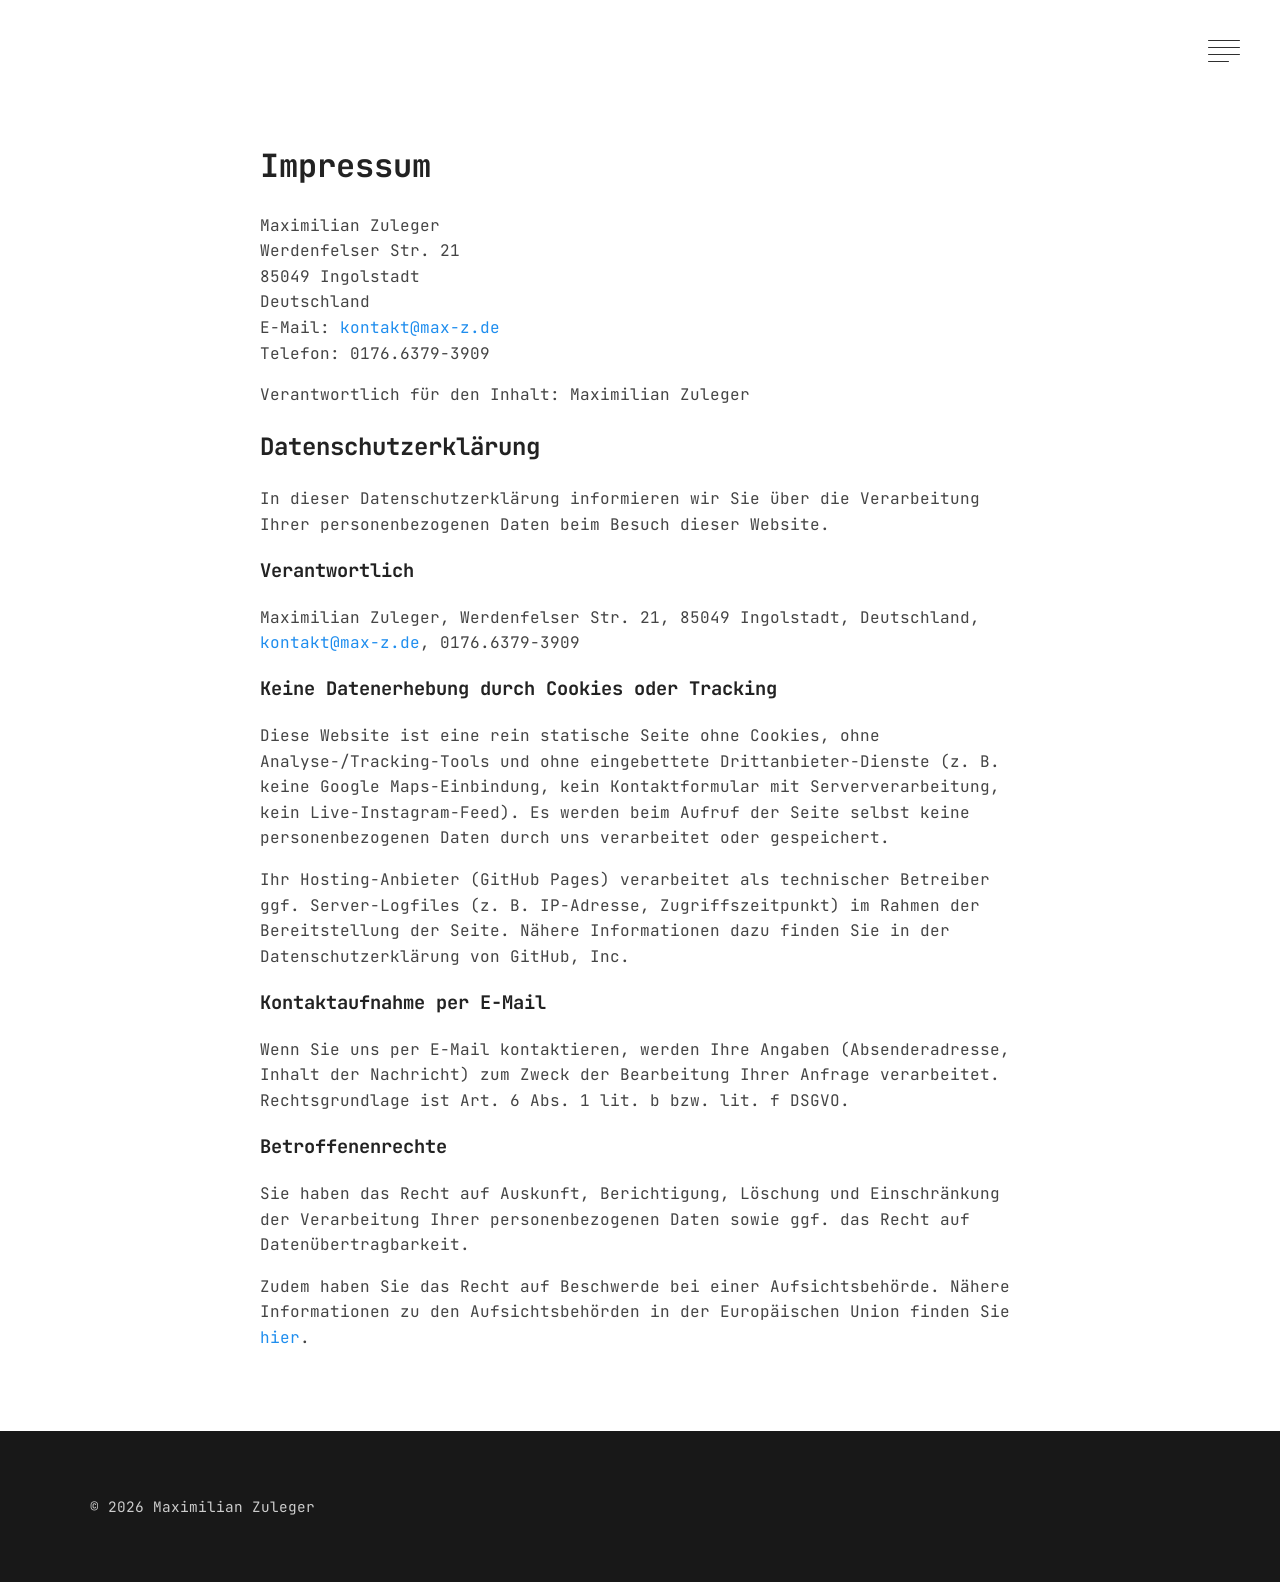
==== commit c24ad95e: "SEO optimization pass - Added sr-only fallback text next to all JS-typed elements (hero H1, section " ====
--- a/impressum.html
+++ b/impressum.html
@@ -4,7 +4,8 @@
 <meta charset="UTF-8">
 <meta name="viewport" content="width=device-width, initial-scale=1">
 <title>Impressum &amp; Datenschutz | Maxi Zuleger</title>
-<meta name="robots" content="noindex">
+<meta name="robots" content="noindex, follow">
+<link rel="canonical" href="https://max-z.de/impressum.html">
 <link rel="icon" href="assets/img/favicon.ico" sizes="any">
 <link rel="icon" type="image/png" sizes="32x32" href="assets/img/favicon-32.png">
 <link rel="icon" type="image/png" sizes="16x16" href="assets/img/favicon-16.png">
@@ -44,20 +45,20 @@
   </p>
   <p>Verantwortlich für den Inhalt: Maximilian Zuleger</p>
 
-  <h1>Datenschutzerklärung</h1>
+  <h2>Datenschutzerklärung</h2>
   <p>In dieser Datenschutzerklärung informieren wir Sie über die Verarbeitung Ihrer personenbezogenen Daten beim Besuch dieser Website.</p>
 
-  <h2>Verantwortlich</h2>
+  <h3>Verantwortlich</h3>
   <p>Maximilian Zuleger, Werdenfelser Str. 21, 85049 Ingolstadt, Deutschland, <a href="mailto:kontakt@max-z.de">kontakt@max-z.de</a>, 0176.6379-3909</p>
 
-  <h2>Keine Datenerhebung durch Cookies oder Tracking</h2>
+  <h3>Keine Datenerhebung durch Cookies oder Tracking</h3>
   <p>Diese Website ist eine rein statische Seite ohne Cookies, ohne Analyse-/Tracking-Tools und ohne eingebettete Drittanbieter-Dienste (z.&nbsp;B. keine Google Maps-Einbindung, kein Kontaktformular mit Serververarbeitung, kein Live-Instagram-Feed). Es werden beim Aufruf der Seite selbst keine personenbezogenen Daten durch uns verarbeitet oder gespeichert.</p>
   <p>Ihr Hosting-Anbieter (GitHub Pages) verarbeitet als technischer Betreiber ggf. Server-Logfiles (z.&nbsp;B. IP-Adresse, Zugriffszeitpunkt) im Rahmen der Bereitstellung der Seite. Nähere Informationen dazu finden Sie in der Datenschutzerklärung von GitHub, Inc.</p>
 
-  <h2>Kontaktaufnahme per E-Mail</h2>
+  <h3>Kontaktaufnahme per E-Mail</h3>
   <p>Wenn Sie uns per E-Mail kontaktieren, werden Ihre Angaben (Absenderadresse, Inhalt der Nachricht) zum Zweck der Bearbeitung Ihrer Anfrage verarbeitet. Rechtsgrundlage ist Art.&nbsp;6 Abs.&nbsp;1 lit.&nbsp;b bzw. lit.&nbsp;f DSGVO.</p>
 
-  <h2>Betroffenenrechte</h2>
+  <h3>Betroffenenrechte</h3>
   <p>Sie haben das Recht auf Auskunft, Berichtigung, Löschung und Einschränkung der Verarbeitung Ihrer personenbezogenen Daten sowie ggf. das Recht auf Datenübertragbarkeit.</p>
   <p>Zudem haben Sie das Recht auf Beschwerde bei einer Aufsichtsbehörde. Nähere Informationen zu den Aufsichtsbehörden in der Europäischen Union finden Sie <a target="_blank" rel="noopener" href="https://ec.europa.eu/justice/article-29/structure/data-protection-authorities/index_en.htm">hier</a>.</p>
 </main>
--- a/assets/css/main.css
+++ b/assets/css/main.css
@@ -35,6 +35,21 @@
 a { color: var(--color-primary); text-decoration: none; }
 a:hover { color: var(--color-primary-dark); }
 
+/* Nur fuer Screenreader/Crawler sichtbar: traegt den vollstaendigen Text
+   von Typing-Animationen (die ihren Inhalt per JS erst nach und nach
+   aufbauen), damit SEO/Barrierefreiheit unabhaengig von JS funktionieren. */
+.sr-only {
+  position: absolute;
+  width: 1px;
+  height: 1px;
+  padding: 0;
+  margin: -1px;
+  overflow: hidden;
+  clip: rect(0, 0, 0, 0);
+  white-space: nowrap;
+  border: 0;
+}
+
 .container {
   max-width: var(--max-width);
   margin: 0 auto;
@@ -50,7 +65,7 @@
 section { position: relative; }
 
 .section {
-  padding: 90px 0;
+  padding: 60px 0;
 }
 
 .bg-light { background: #f7f7f7; }
@@ -368,7 +383,7 @@
   border: 2px solid rgba(255,255,255,.5);
 }
 
-.text-lg { font-size: 1.35rem; line-height: 1.5; color: #222; font-weight: 700; margin-bottom: 1.2rem; }
+.text-lg { font-size: 1.15rem; line-height: 1.6; color: var(--color-text); font-weight: 400; margin-bottom: 1rem; }
 
 /* Resume rows: Inhalt + kleine dekorative Eck-Grafik (wie im Original,
    absolut positioniert statt als eigene Flex-Spalte) */
@@ -403,6 +418,7 @@
   width: 429px;
   left: 449px;
   right: auto;
+  top: 0%;
 }
 
 @media (max-width: 1300px) {
@@ -519,6 +535,16 @@
   align-items: start;
   gap: 0 20px;
   padding-bottom: 50px;
+}
+
+/* Alle drei Kinder explizit in Zeile 1 fixieren: ohne das verteilt der
+   Grid-Auto-Placement-Algorithmus sie bei geraden Eintraegen (Spalten in
+   absteigender Reihenfolge: Datum=3, Punkt=2, Inhalt=1) faelschlich auf
+   3 einzelne Zeilen, da der Platzierungs-Cursor nur vorwaerts wandert. */
+.timeline-event-date,
+.timeline-event-point,
+.timeline-event-content {
+  grid-row: 1;
 }
 
 /* Ungerade Einträge (1., 3., 5. ...): Datum links, Inhalt rechts */
@@ -609,7 +635,7 @@
   flex-wrap: wrap;
 }
 
-.single-chart { position: relative; width: 150px; height: 150px; }
+.single-chart { position: relative; width: 150px; text-align: center; }
 
 .single-chart svg { width: 150px; height: 150px; display: block; }
 
@@ -630,9 +656,11 @@
 
 .chart-content {
   position: absolute;
-  inset: 0;
-  display: flex;
-  flex-direction: column;
+  top: 0;
+  left: 0;
+  width: 150px;
+  height: 150px;
+  display: flex;
   align-items: center;
   justify-content: center;
   text-align: center;
@@ -648,12 +676,13 @@
   font-weight: 600;
   color: #2f2f2f;
 }
-.chart-content .title {
+.chart-title {
+  display: block;
+  margin-top: 12px;
   font-size: 12px;
   font-weight: 600;
   text-transform: uppercase;
   color: #2f2f2f;
-  margin: 4px 0 0;
 }
 
 /* ---------- Skills / Portfolio: Masonry (CSS-Columns) ---------- */
